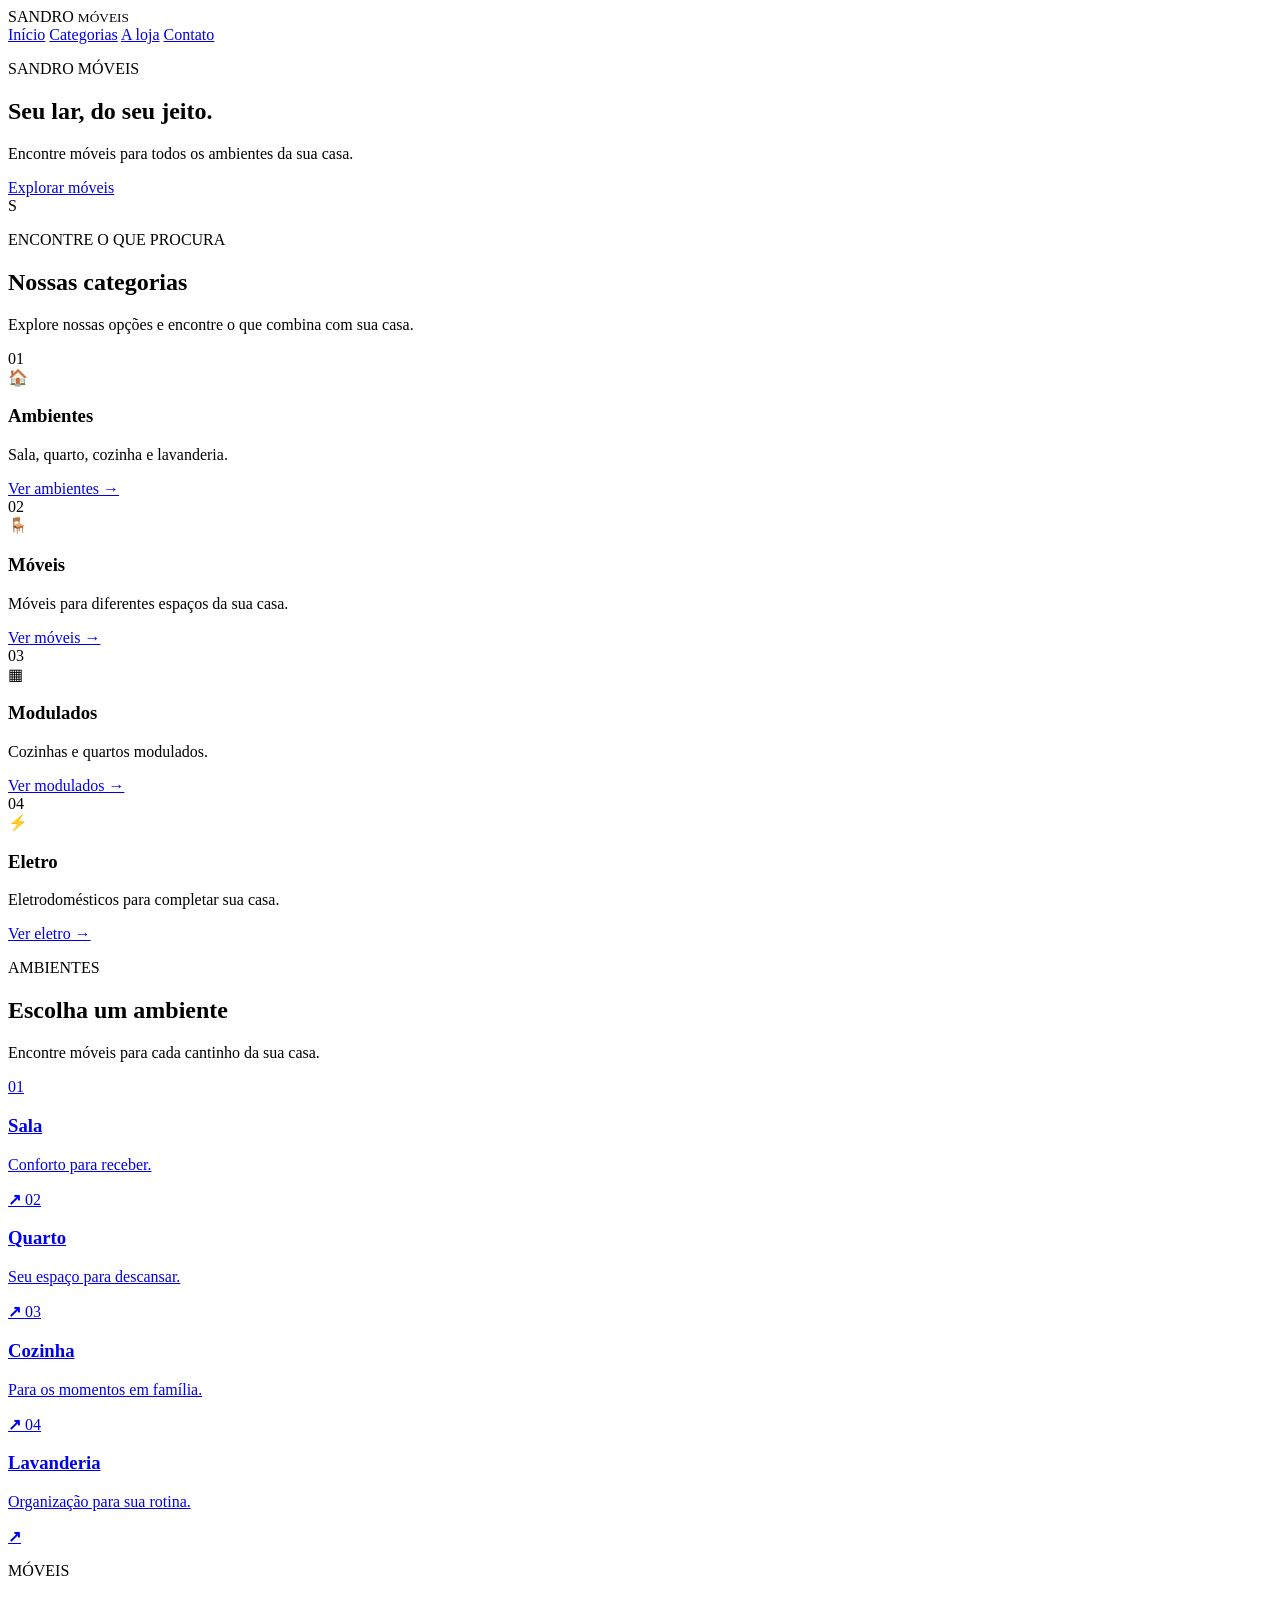
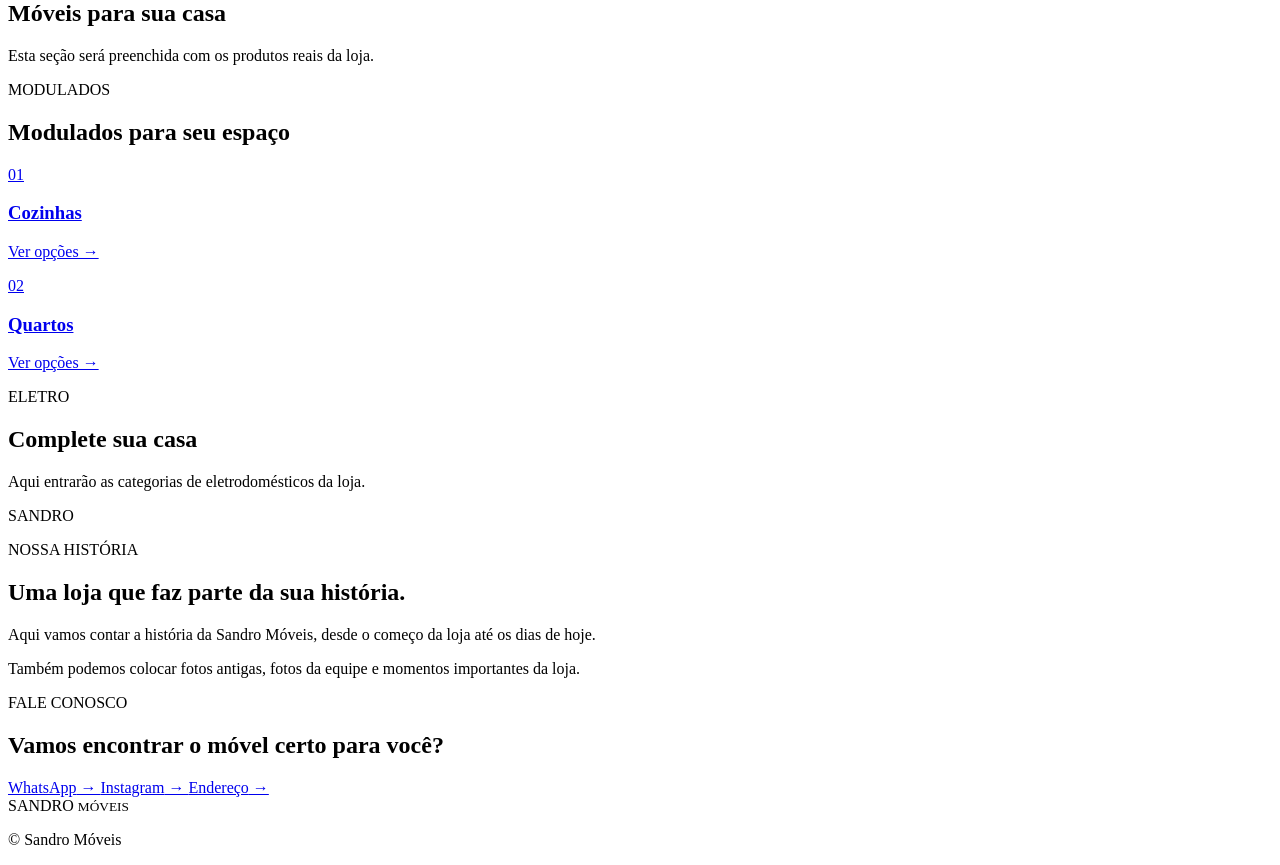
==== index.html @ a4eda000 "Update page title from 'Sandro Móveis' to 'Du Sandro Móveis'" ====
<!DOCTYPE html>
<html lang="pt-BR">

<head>
    
    <meta charset="UTF-8">
    <meta name="viewport" content="width=device-width, initial-scale=1.0">

    <title> Du Sandro Móveis</title>

    <link rel="stylesheet" href="css/style.css">
</head>

<body>

    <!-- CABEÇALHO -->
    <header class="header">

        <div class="logo">
            <span>SANDRO</span>
            <small>MÓVEIS</small>
        </div>

        <nav class="menu">
            <a href="#inicio">Início</a>
            <a href="#categorias">Categorias</a>
            <a href="#sobre">A loja</a>
            <a href="#contato">Contato</a>
        </nav>

    </header>


    <!-- INÍCIO -->
    <main>

        <section class="hero" id="inicio">

            <div class="hero-text">

                <p class="mini-title">SANDRO MÓVEIS</p>

                <h1>
                    Seu lar,
                    <span>do seu jeito.</span>
                </h1>

                <p class="hero-description">
                    Encontre móveis para todos os ambientes
                    da sua casa.
                </p>

                <a href="#categorias" class="button">
                    Explorar móveis
                </a>

            </div>


            <div class="hero-image">

                <!-- Depois colocaremos uma foto real aqui -->

                <div class="decor-circle"></div>

                <div class="hero-placeholder">
                    <span>S</span>
                </div>

            </div>

        </section>



        <!-- CATEGORIAS -->
        <section class="categories" id="categorias">

            <div class="section-title">

                <p class="mini-title">ENCONTRE O QUE PROCURA</p>

                <h2>
                    Nossas
                    <span>categorias</span>
                </h2>

                <p>
                    Explore nossas opções e encontre o que
                    combina com sua casa.
                </p>

            </div>


            <div class="category-grid">


                <!-- AMBIENTES -->
                <article class="category-card">

                    <div class="category-number">
                        01
                    </div>

                    <div class="category-icon">
                        🏠
                    </div>

                    <h3>Ambientes</h3>

                    <p>
                        Sala, quarto, cozinha e lavanderia.
                    </p>

                    <a href="#ambientes">
                        Ver ambientes →
                    </a>

                </article>



                <!-- MÓVEIS -->
                <article class="category-card">

                    <div class="category-number">
                        02
                    </div>

                    <div class="category-icon">
                        🪑
                    </div>

                    <h3>Móveis</h3>

                    <p>
                        Móveis para diferentes espaços
                        da sua casa.
                    </p>

                    <a href="#moveis">
                        Ver móveis →
                    </a>

                </article>



                <!-- MODULADOS -->
                <article class="category-card">

                    <div class="category-number">
                        03
                    </div>

                    <div class="category-icon">
                        ▦
                    </div>

                    <h3>Modulados</h3>

                    <p>
                        Cozinhas e quartos modulados.
                    </p>

                    <a href="#modulados">
                        Ver modulados →
                    </a>

                </article>



                <!-- ELETRO -->
                <article class="category-card">

                    <div class="category-number">
                        04
                    </div>

                    <div class="category-icon">
                        ⚡
                    </div>

                    <h3>Eletro</h3>

                    <p>
                        Eletrodomésticos para completar
                        sua casa.
                    </p>

                    <a href="#eletro">
                        Ver eletro →
                    </a>

                </article>

            </div>

        </section>



        <!-- AMBIENTES -->
        <section class="environment-section" id="ambientes">

            <div class="section-title">

                <p class="mini-title">AMBIENTES</p>

                <h2>
                    Escolha um
                    <span>ambiente</span>
                </h2>

                <p>
                    Encontre móveis para cada cantinho
                    da sua casa.
                </p>

            </div>


            <div class="environment-grid">


                <a href="#" class="environment-card sala">

                    <span>01</span>

                    <div>
                        <h3>Sala</h3>
                        <p>Conforto para receber.</p>
                    </div>

                    <strong>↗</strong>

                </a>



                <a href="#" class="environment-card quarto">

                    <span>02</span>

                    <div>
                        <h3>Quarto</h3>
                        <p>Seu espaço para descansar.</p>
                    </div>

                    <strong>↗</strong>

                </a>



                <a href="#" class="environment-card cozinha">

                    <span>03</span>

                    <div>
                        <h3>Cozinha</h3>
                        <p>Para os momentos em família.</p>
                    </div>

                    <strong>↗</strong>

                </a>



                <a href="#" class="environment-card lavanderia">

                    <span>04</span>

                    <div>
                        <h3>Lavanderia</h3>
                        <p>Organização para sua rotina.</p>
                    </div>

                    <strong>↗</strong>

                </a>

            </div>

        </section>



        <!-- MÓVEIS -->
        <section class="simple-section" id="moveis">

            <div class="section-title">

                <p class="mini-title">MÓVEIS</p>

                <h2>
                    Móveis para
                    <span>sua casa</span>
                </h2>

                <p>
                    Esta seção será preenchida com os
                    produtos reais da loja.
                </p>

            </div>

        </section>



        <!-- MODULADOS -->
        <section class="modulados-section" id="modulados">

            <div class="section-title">

                <p class="mini-title">MODULADOS</p>

                <h2>
                    Modulados para
                    <span>seu espaço</span>
                </h2>

            </div>


            <div class="modulados-grid">

                <a href="#">
                    <span>01</span>
                    <h3>Cozinhas</h3>
                    <p>Ver opções →</p>
                </a>

                <a href="#">
                    <span>02</span>
                    <h3>Quartos</h3>
                    <p>Ver opções →</p>
                </a>

            </div>

        </section>



        <!-- ELETRO -->
        <section class="simple-section" id="eletro">

            <div class="section-title">

                <p class="mini-title">ELETRO</p>

                <h2>
                    Complete sua
                    <span>casa</span>
                </h2>

                <p>
                    Aqui entrarão as categorias de
                    eletrodomésticos da loja.
                </p>

            </div>

        </section>



        <!-- SOBRE -->
        <section class="about" id="sobre">

            <div class="about-image">

                <span>SANDRO</span>

            </div>


            <div class="about-text">

                <p class="mini-title">
                    NOSSA HISTÓRIA
                </p>

                <h2>
                    Uma loja que faz parte
                    <span>da sua história.</span>
                </h2>

                <p>
                    Aqui vamos contar a história da
                    Sandro Móveis, desde o começo da loja
                    até os dias de hoje.
                </p>

                <p>
                    Também podemos colocar fotos antigas,
                    fotos da equipe e momentos importantes
                    da loja.
                </p>

            </div>

        </section>



        <!-- CONTATO -->
        <section class="contact" id="contato">

            <div class="contact-title">

                <p class="mini-title">
                    FALE CONOSCO
                </p>

                <h2>
                    Vamos encontrar o móvel
                    <span>certo para você?</span>
                </h2>

            </div>


            <div class="contact-links">

                <a href="#">
                    <span>WhatsApp</span>
                    →
                </a>

                <a href="#">
                    <span>Instagram</span>
                    →
                </a>

                <a href="#">
                    <span>Endereço</span>
                    →
                </a>

            </div>

        </section>

    </main>



    <!-- RODAPÉ -->
    <footer>

        <div class="logo">
            <span>SANDRO</span>
            <small>MÓVEIS</small>
        </div>

        <p>
            © <span id="year"></span> Sandro Móveis
        </p>

    </footer>


    <script src="js/script.js"></script>

</body>

</html>
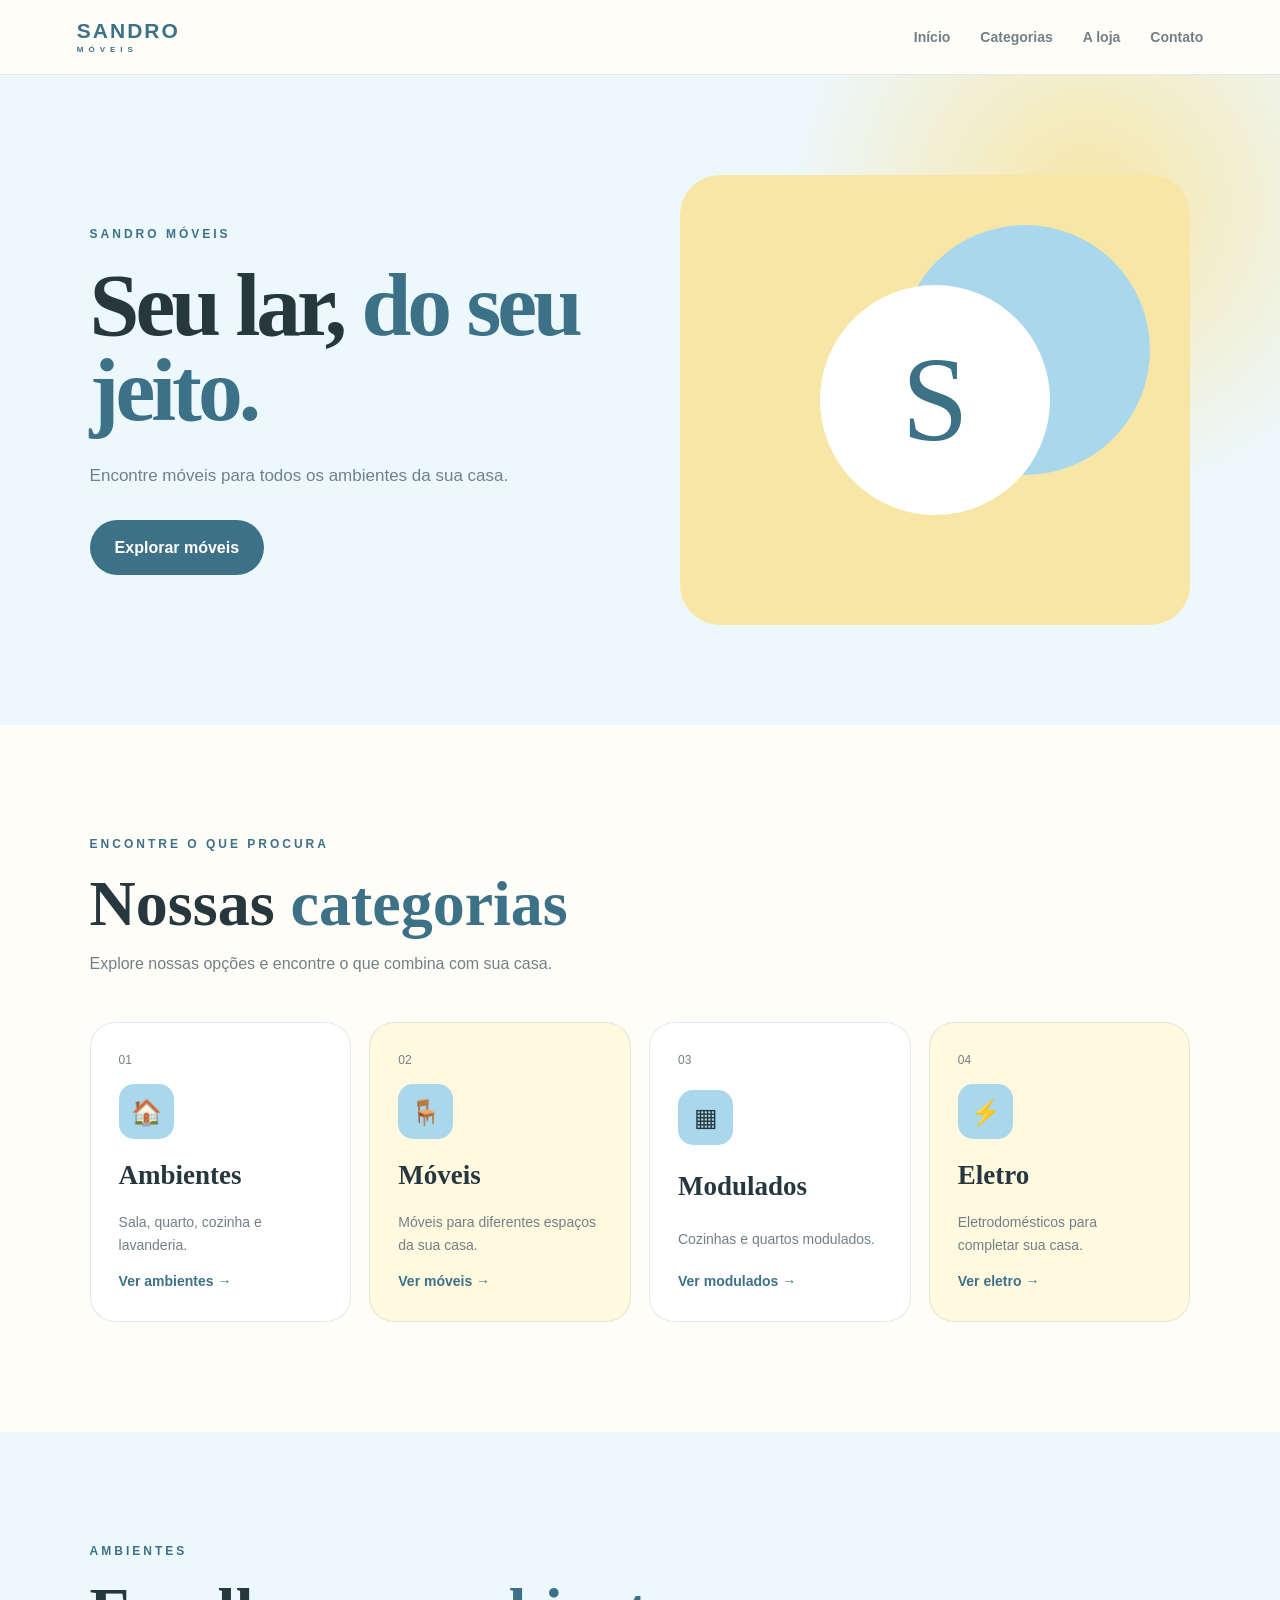
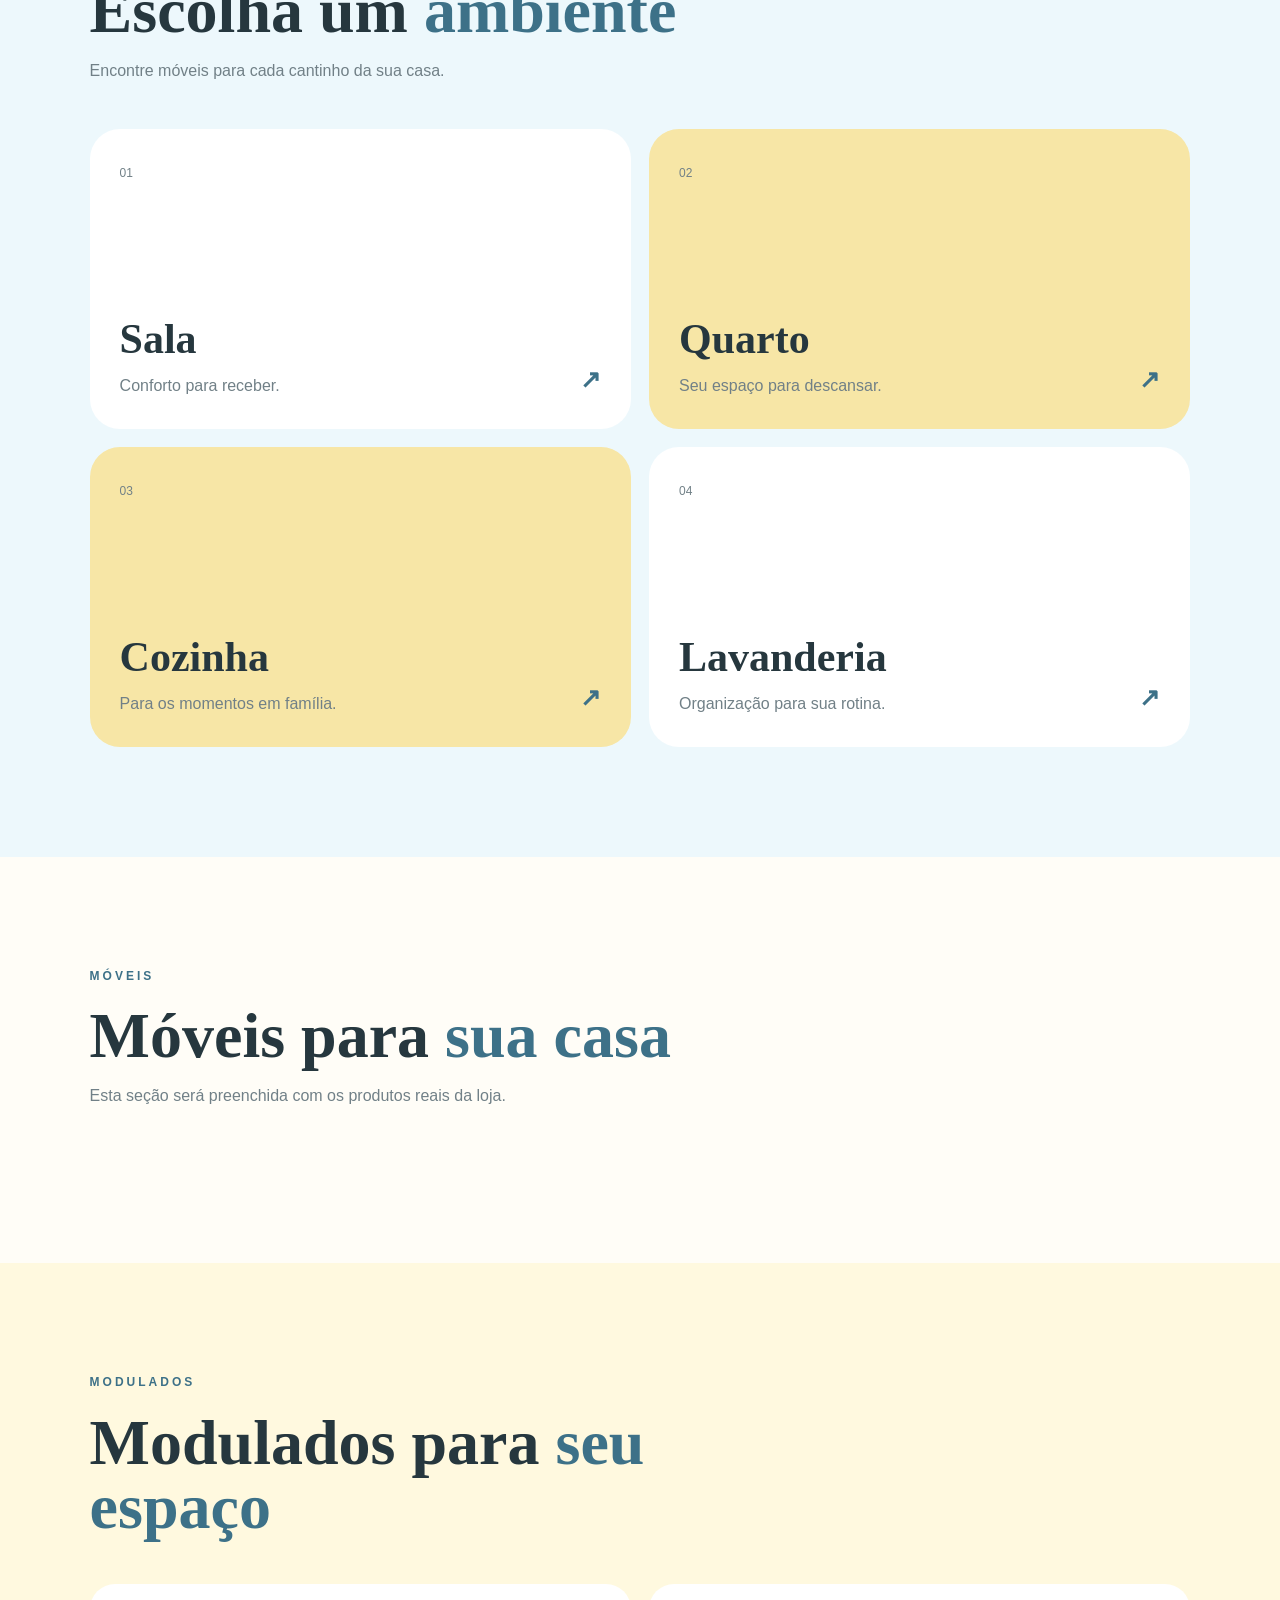
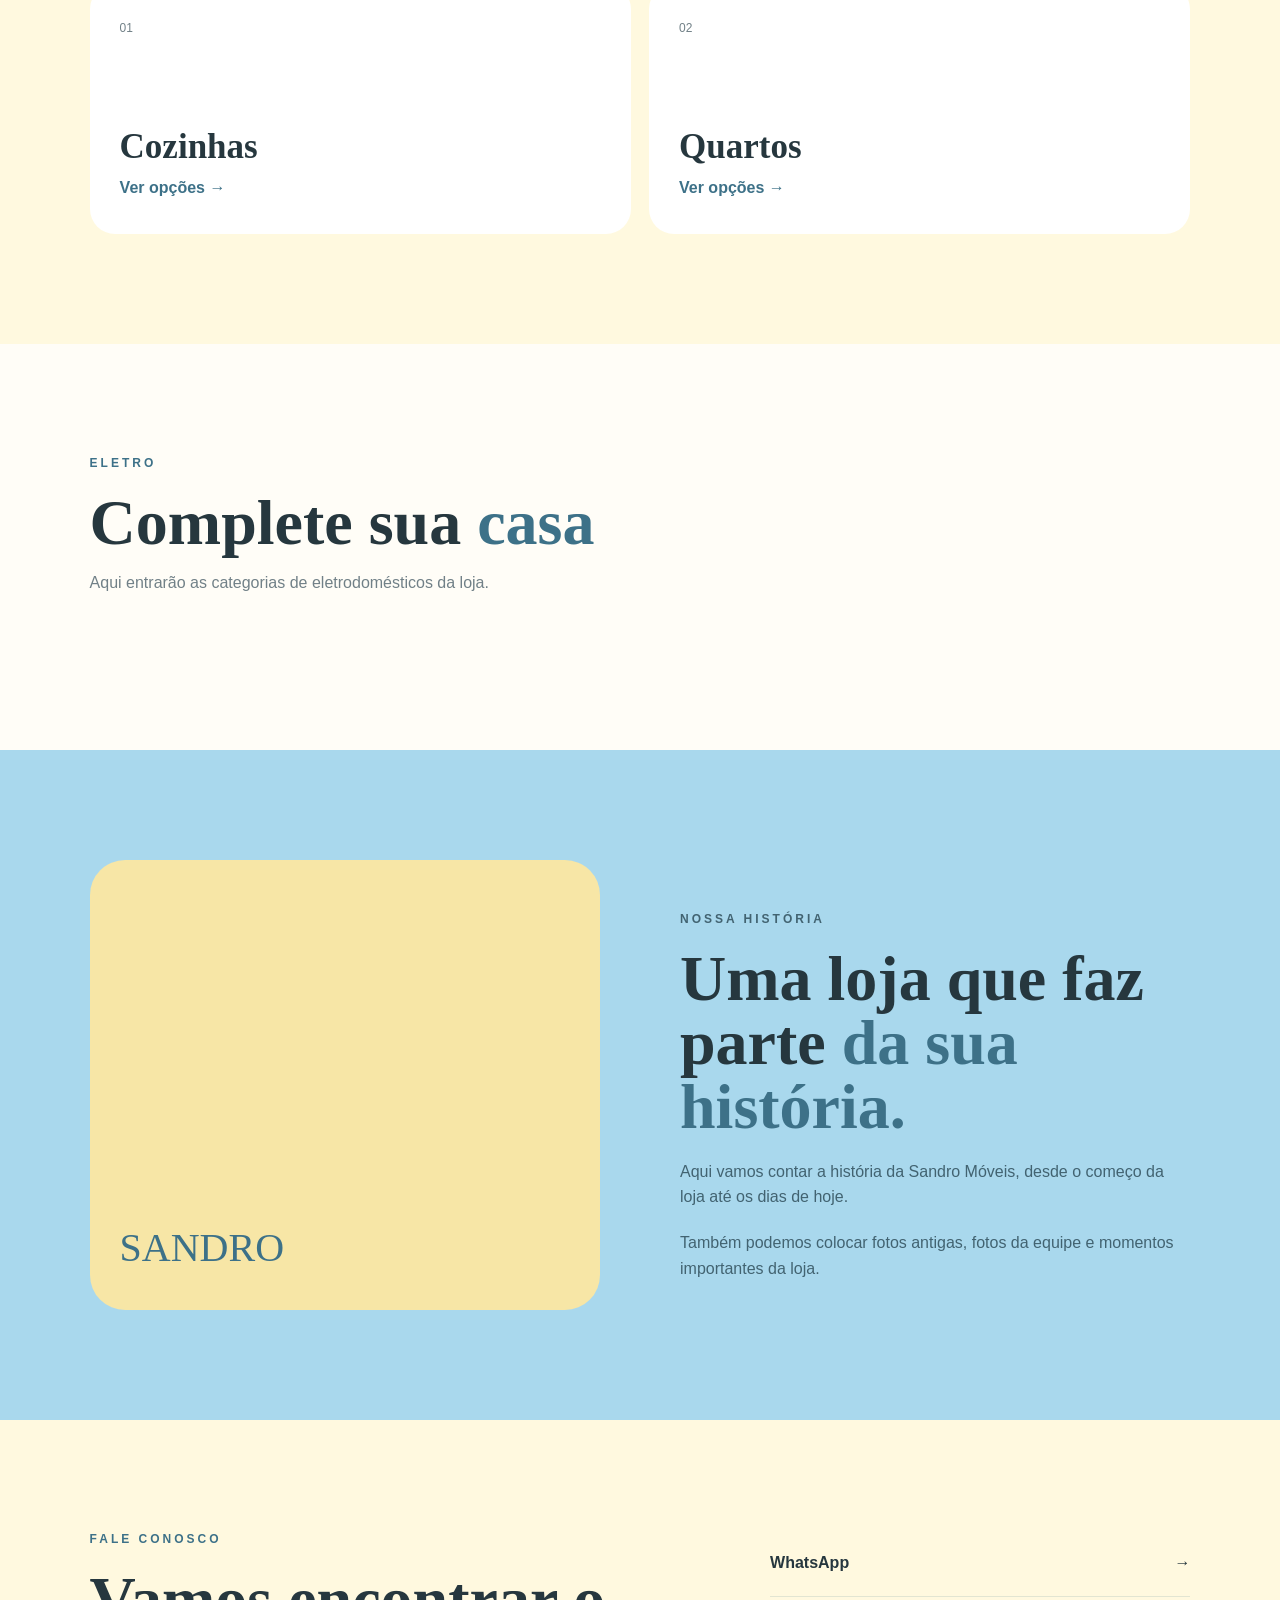
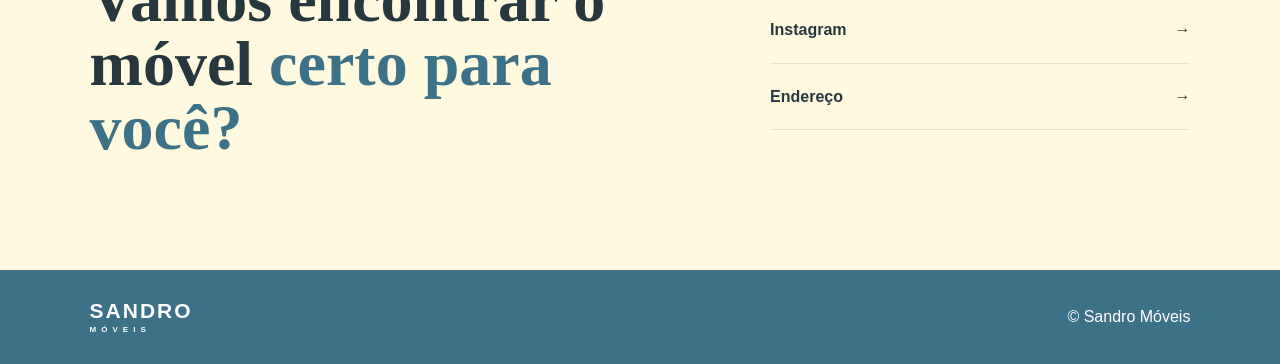
==== commit 2d16f699: "Fix stylesheet link path in index.html" ====
--- a/index.html
+++ b/index.html
@@ -8,7 +8,7 @@
 
     <title> Du Sandro Móveis</title>
 
-    <link rel="stylesheet" href="css/style.css">
+    <link rel="stylesheet" href="style.css">
 </head>
 
 <body>
--- a/style.css
+++ b/style.css
@@ -0,0 +1,888 @@
+/* =========================
+   CONFIGURAÇÕES
+========================= */
+
+* {
+    margin: 0;
+    padding: 0;
+    box-sizing: border-box;
+}
+
+:root {
+
+    --azul: #a9d8ed;
+    --azul-escuro: #3d7188;
+    --azul-claro: #edf8fc;
+
+    --amarelo: #f7e6a6;
+    --amarelo-claro: #fff9df;
+
+    --creme: #fffdf7;
+    --branco: #ffffff;
+
+    --texto: #26373e;
+    --cinza: #718087;
+
+    --borda: rgba(61, 113, 136, 0.15);
+}
+
+
+html {
+    scroll-behavior: smooth;
+}
+
+
+body {
+
+    font-family: Arial, sans-serif;
+
+    background: var(--creme);
+
+    color: var(--texto);
+
+    line-height: 1.6;
+}
+
+
+a {
+    text-decoration: none;
+    color: inherit;
+}
+
+
+button {
+    font-family: inherit;
+}
+
+
+section {
+    scroll-margin-top: 80px;
+}
+
+
+/* =========================
+   HEADER
+========================= */
+
+.header {
+
+    position: sticky;
+
+    top: 0;
+
+    z-index: 100;
+
+    background: rgba(255, 253, 247, 0.94);
+
+    backdrop-filter: blur(12px);
+
+    border-bottom: 1px solid var(--borda);
+}
+
+
+.header {
+
+    padding: 20px 6%;
+
+    display: flex;
+
+    justify-content: space-between;
+
+    align-items: center;
+}
+
+
+.logo {
+
+    display: flex;
+
+    flex-direction: column;
+
+    line-height: 1;
+
+    font-weight: bold;
+
+    color: var(--azul-escuro);
+
+    letter-spacing: 2px;
+}
+
+
+.logo span {
+
+    font-size: 21px;
+
+}
+
+
+.logo small {
+
+    font-size: 8px;
+
+    letter-spacing: 5px;
+
+    margin-top: 5px;
+}
+
+
+.menu {
+
+    display: flex;
+
+    gap: 30px;
+}
+
+
+.menu a {
+
+    color: var(--cinza);
+
+    font-size: 14px;
+
+    font-weight: 600;
+
+    transition: 0.2s;
+}
+
+
+.menu a:hover {
+
+    color: var(--azul-escuro);
+
+}
+
+
+/* =========================
+   HERO
+========================= */
+
+.hero {
+
+    min-height: 650px;
+
+    padding: 90px 7%;
+
+    display: grid;
+
+    grid-template-columns: 1fr 1fr;
+
+    align-items: center;
+
+    gap: 80px;
+
+    background:
+
+        radial-gradient(
+            circle at 85% 20%,
+            var(--amarelo),
+            transparent 25%
+        ),
+
+        var(--azul-claro);
+}
+
+
+.hero-text {
+
+    max-width: 650px;
+}
+
+
+.mini-title {
+
+    color: var(--azul-escuro);
+
+    font-size: 12px;
+
+    font-weight: bold;
+
+    letter-spacing: 3px;
+
+    margin-bottom: 18px;
+}
+
+
+.hero h1 {
+
+    font-family: Georgia, serif;
+
+    font-size: clamp(55px, 7vw, 95px);
+
+    line-height: 0.95;
+
+    letter-spacing: -4px;
+}
+
+
+.hero h1 span,
+.section-title h2 span,
+.about-text h2 span,
+.contact-title h2 span {
+
+    color: var(--azul-escuro);
+
+}
+
+
+.hero-description {
+
+    max-width: 500px;
+
+    margin: 30px 0;
+
+    color: var(--cinza);
+
+    font-size: 17px;
+}
+
+
+.button {
+
+    display: inline-block;
+
+    padding: 15px 25px;
+
+    border-radius: 50px;
+
+    background: var(--azul-escuro);
+
+    color: white;
+
+    font-weight: bold;
+
+    transition: 0.2s;
+}
+
+
+.button:hover {
+
+    transform: translateY(-3px);
+
+}
+
+
+.hero-image {
+
+    min-height: 450px;
+
+    border-radius: 40px;
+
+    background: var(--amarelo);
+
+    position: relative;
+
+    display: flex;
+
+    align-items: center;
+
+    justify-content: center;
+
+    overflow: hidden;
+}
+
+
+.decor-circle {
+
+    position: absolute;
+
+    width: 250px;
+
+    height: 250px;
+
+    border-radius: 50%;
+
+    background: var(--azul);
+
+    top: 50px;
+
+    right: 40px;
+}
+
+
+.hero-placeholder {
+
+    width: 230px;
+
+    height: 230px;
+
+    border-radius: 50%;
+
+    background: var(--branco);
+
+    display: flex;
+
+    align-items: center;
+
+    justify-content: center;
+
+    font-family: Georgia, serif;
+
+    font-size: 120px;
+
+    color: var(--azul-escuro);
+
+    position: relative;
+
+    z-index: 2;
+}
+
+
+/* =========================
+   TÍTULOS
+========================= */
+
+.section-title {
+
+    max-width: 700px;
+
+    margin-bottom: 45px;
+}
+
+
+.section-title h2 {
+
+    font-family: Georgia, serif;
+
+    font-size: clamp(40px, 5vw, 65px);
+
+    line-height: 1;
+
+}
+
+
+.section-title > p:last-child {
+
+    color: var(--cinza);
+
+    margin-top: 15px;
+
+}
+
+
+/* =========================
+   CATEGORIAS
+========================= */
+
+.categories {
+
+    padding: 110px 7%;
+}
+
+
+.category-grid {
+
+    display: grid;
+
+    grid-template-columns: repeat(4, 1fr);
+
+    gap: 18px;
+}
+
+
+.category-card {
+
+    min-height: 300px;
+
+    padding: 28px;
+
+    border-radius: 25px;
+
+    background: var(--branco);
+
+    border: 1px solid var(--borda);
+
+    display: flex;
+
+    flex-direction: column;
+
+    justify-content: space-between;
+
+    transition: 0.25s;
+}
+
+
+.category-card:nth-child(even) {
+
+    background: var(--amarelo-claro);
+
+}
+
+
+.category-card:hover {
+
+    transform: translateY(-8px);
+
+    box-shadow: 0 20px 45px rgba(61, 113, 136, 0.12);
+
+}
+
+
+.category-number {
+
+    color: var(--cinza);
+
+    font-size: 12px;
+
+}
+
+
+.category-icon {
+
+    width: 55px;
+
+    height: 55px;
+
+    background: var(--azul);
+
+    border-radius: 15px;
+
+    display: flex;
+
+    align-items: center;
+
+    justify-content: center;
+
+    font-size: 25px;
+}
+
+
+.category-card h3 {
+
+    font-family: Georgia, serif;
+
+    font-size: 27px;
+
+}
+
+
+.category-card p {
+
+    color: var(--cinza);
+
+    font-size: 14px;
+
+}
+
+
+.category-card a {
+
+    color: var(--azul-escuro);
+
+    font-weight: bold;
+
+    font-size: 14px;
+
+}
+
+
+/* =========================
+   AMBIENTES
+========================= */
+
+.environment-section {
+
+    padding: 110px 7%;
+
+    background: var(--azul-claro);
+}
+
+
+.environment-grid {
+
+    display: grid;
+
+    grid-template-columns: repeat(2, 1fr);
+
+    gap: 18px;
+}
+
+
+.environment-card {
+
+    min-height: 300px;
+
+    padding: 30px;
+
+    border-radius: 30px;
+
+    position: relative;
+
+    overflow: hidden;
+
+    background: var(--branco);
+
+    transition: 0.25s;
+}
+
+
+.environment-card:nth-child(2),
+.environment-card:nth-child(3) {
+
+    background: var(--amarelo);
+
+}
+
+
+.environment-card:hover {
+
+    transform: scale(1.015);
+
+}
+
+
+.environment-card > span:first-child {
+
+    color: var(--cinza);
+
+    font-size: 12px;
+}
+
+
+.environment-card div {
+
+    position: absolute;
+
+    bottom: 30px;
+
+    left: 30px;
+}
+
+
+.environment-card h3 {
+
+    font-family: Georgia, serif;
+
+    font-size: 42px;
+
+}
+
+
+.environment-card p {
+
+    color: var(--cinza);
+
+}
+
+
+.environment-card strong {
+
+    position: absolute;
+
+    right: 30px;
+
+    bottom: 30px;
+
+    font-size: 25px;
+
+    color: var(--azul-escuro);
+}
+
+
+/* =========================
+   SEÇÕES SIMPLES
+========================= */
+
+.simple-section {
+
+    padding: 110px 7%;
+
+}
+
+
+.modulados-section {
+
+    padding: 110px 7%;
+
+    background: var(--amarelo-claro);
+}
+
+
+.modulados-grid {
+
+    display: grid;
+
+    grid-template-columns: repeat(2, 1fr);
+
+    gap: 18px;
+}
+
+
+.modulados-grid a {
+
+    min-height: 250px;
+
+    padding: 30px;
+
+    background: white;
+
+    border-radius: 25px;
+
+    transition: 0.2s;
+}
+
+
+.modulados-grid a:hover {
+
+    transform: translateY(-5px);
+
+}
+
+
+.modulados-grid span {
+
+    color: var(--cinza);
+
+    font-size: 12px;
+}
+
+
+.modulados-grid h3 {
+
+    font-family: Georgia, serif;
+
+    font-size: 35px;
+
+    margin-top: 80px;
+}
+
+
+.modulados-grid p {
+
+    color: var(--azul-escuro);
+
+    font-weight: bold;
+
+}
+
+
+/* =========================
+   SOBRE
+========================= */
+
+.about {
+
+    padding: 110px 7%;
+
+    display: grid;
+
+    grid-template-columns: 1fr 1fr;
+
+    gap: 80px;
+
+    align-items: center;
+
+    background: var(--azul);
+}
+
+
+.about-image {
+
+    min-height: 450px;
+
+    border-radius: 35px;
+
+    background: var(--amarelo);
+
+    display: flex;
+
+    align-items: flex-end;
+
+    padding: 30px;
+
+    font-family: Georgia, serif;
+
+    font-size: 40px;
+
+    color: var(--azul-escuro);
+}
+
+
+.about-text h2 {
+
+    font-family: Georgia, serif;
+
+    font-size: clamp(40px, 5vw, 65px);
+
+    line-height: 1;
+
+}
+
+
+.about-text p {
+
+    margin-top: 20px;
+
+    color: #426371;
+
+}
+
+
+/* =========================
+   CONTATO
+========================= */
+
+.contact {
+
+    padding: 110px 7%;
+
+    display: grid;
+
+    grid-template-columns: 1fr 0.7fr;
+
+    gap: 80px;
+
+    background: var(--amarelo-claro);
+}
+
+
+.contact-title h2 {
+
+    font-family: Georgia, serif;
+
+    font-size: clamp(40px, 5vw, 65px);
+
+    line-height: 1;
+}
+
+
+.contact-links {
+
+    display: flex;
+
+    flex-direction: column;
+}
+
+
+.contact-links a {
+
+    padding: 20px 0;
+
+    border-bottom: 1px solid var(--borda);
+
+    display: flex;
+
+    justify-content: space-between;
+
+    font-weight: bold;
+
+}
+
+
+.contact-links a:hover {
+
+    color: var(--azul-escuro);
+
+}
+
+
+/* =========================
+   FOOTER
+========================= */
+
+footer {
+
+    padding: 30px 7%;
+
+    background: var(--azul-escuro);
+
+    color: white;
+
+    display: flex;
+
+    justify-content: space-between;
+
+    align-items: center;
+}
+
+
+footer .logo {
+
+    color: white;
+}
+
+
+/* =========================
+   RESPONSIVIDADE
+========================= */
+
+@media (max-width: 900px) {
+
+    .hero {
+
+        grid-template-columns: 1fr;
+
+    }
+
+
+    .category-grid {
+
+        grid-template-columns: repeat(2, 1fr);
+
+    }
+
+
+    .about,
+    .contact {
+
+        grid-template-columns: 1fr;
+
+    }
+
+}
+
+
+@media (max-width: 600px) {
+
+    .menu {
+
+        display: none;
+
+    }
+
+
+    .hero {
+
+        padding: 70px 6%;
+
+    }
+
+
+    .hero h1 {
+
+        font-size: 55px;
+
+    }
+
+
+    .category-grid,
+    .environment-grid,
+    .modulados-grid {
+
+        grid-template-columns: 1fr;
+
+    }
+
+
+    .categories,
+    .environment-section,
+    .simple-section,
+    .modulados-section,
+    .about,
+    .contact {
+
+        padding: 75px 6%;
+
+    }
+
+
+    footer {
+
+        flex-direction: column;
+
+        gap: 15px;
+
+        text-align: center;
+
+    }
+
+}
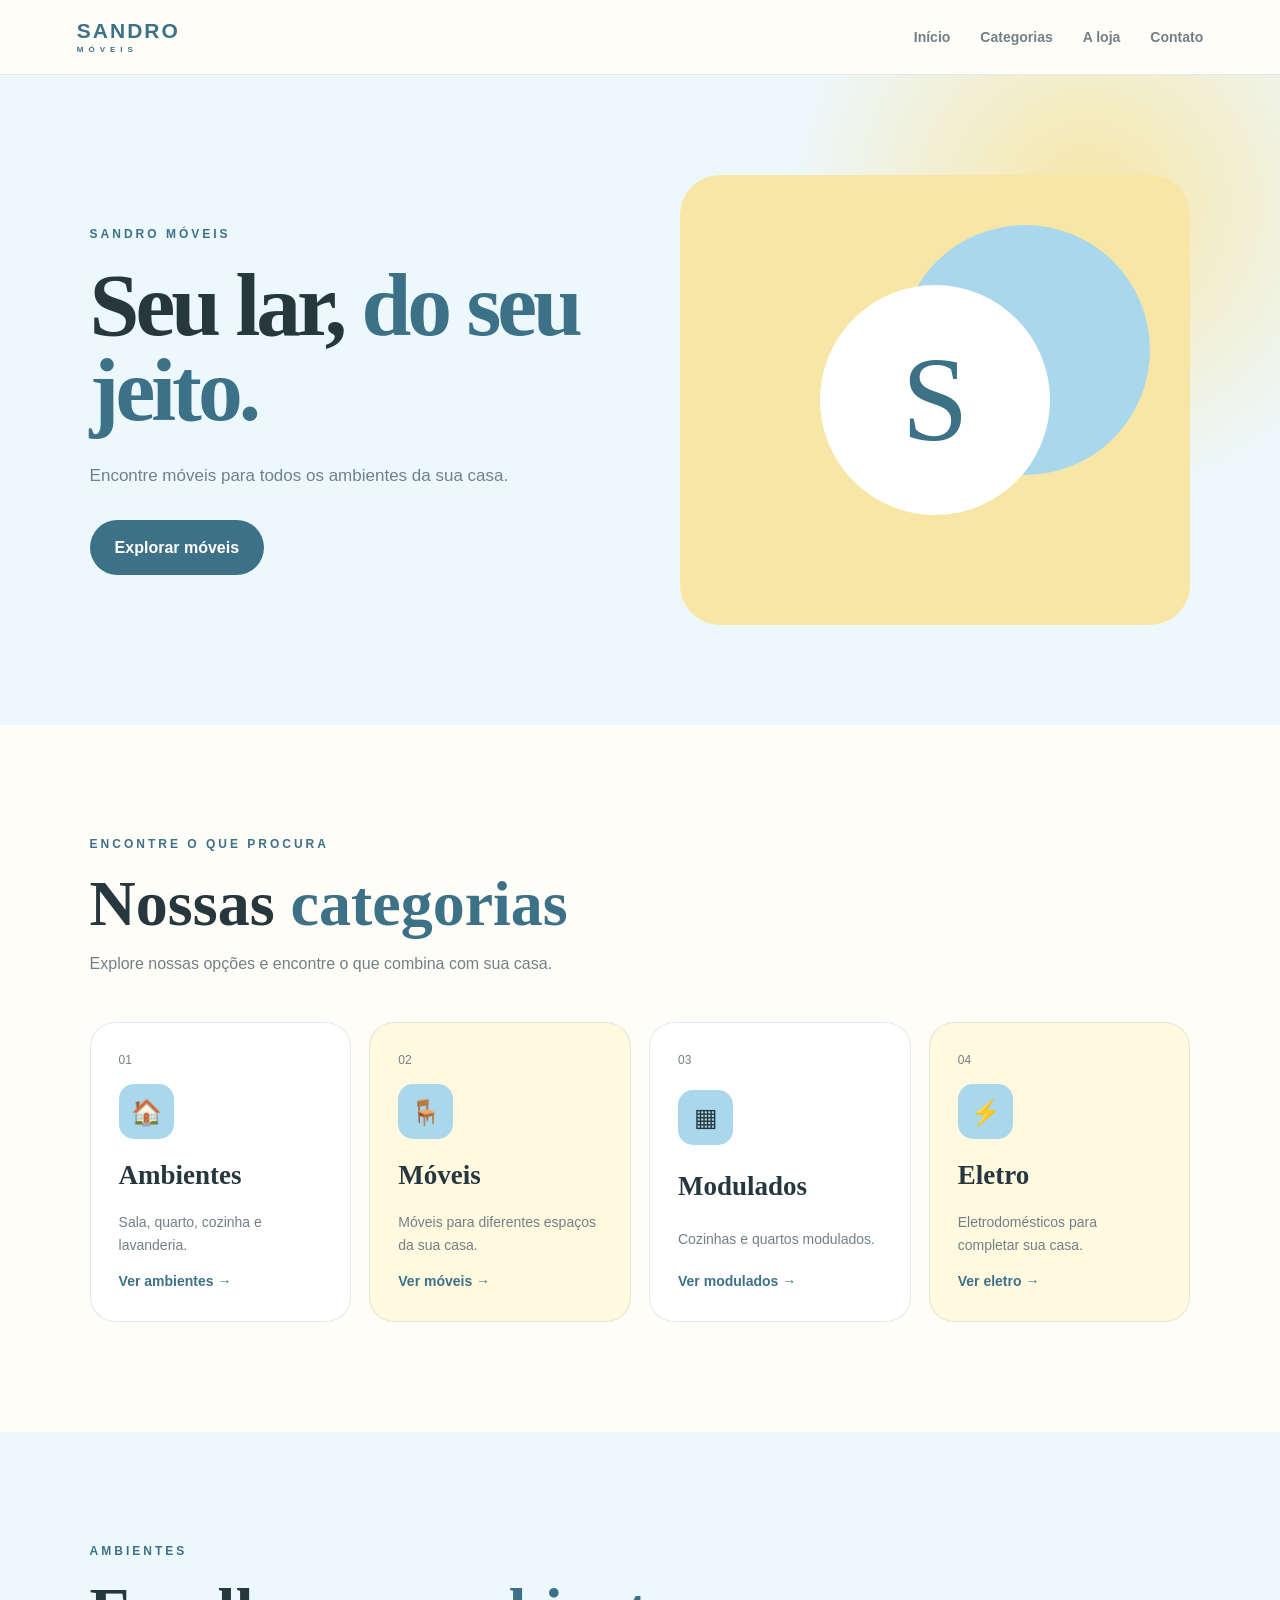
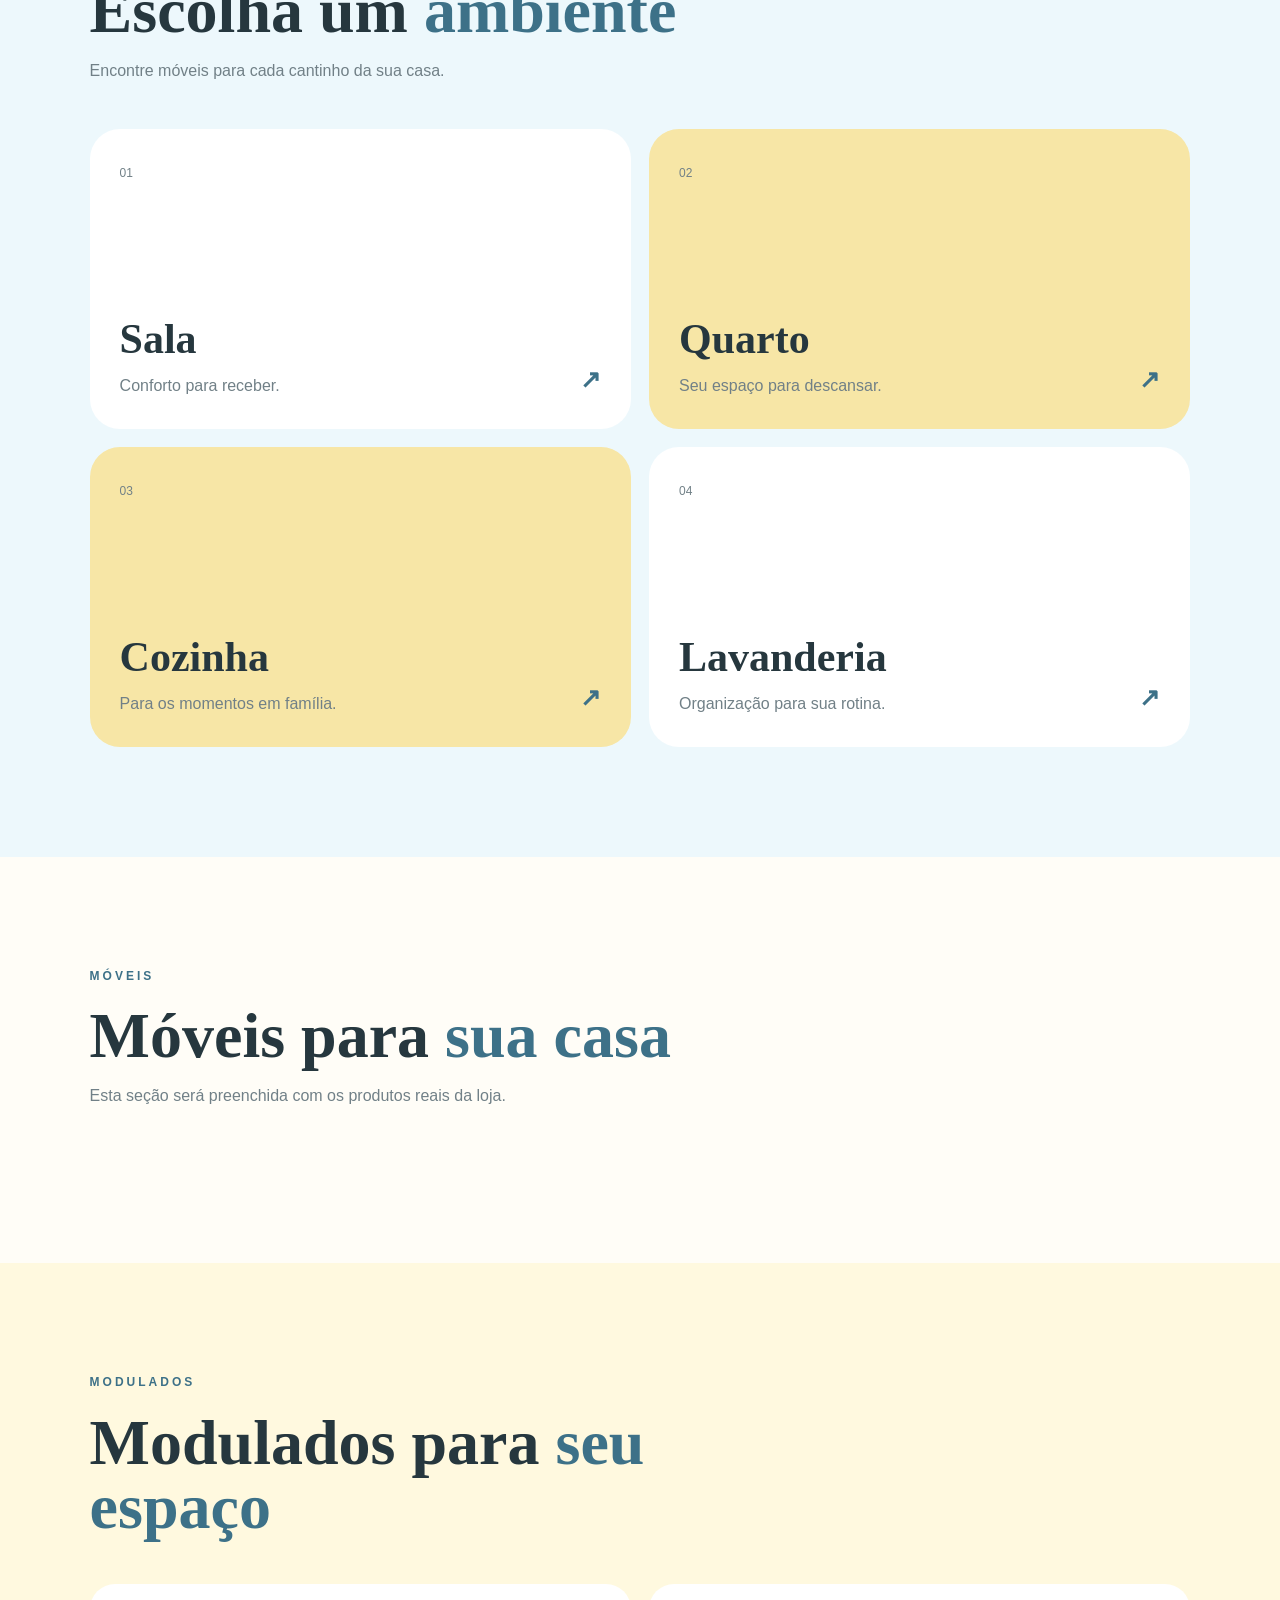
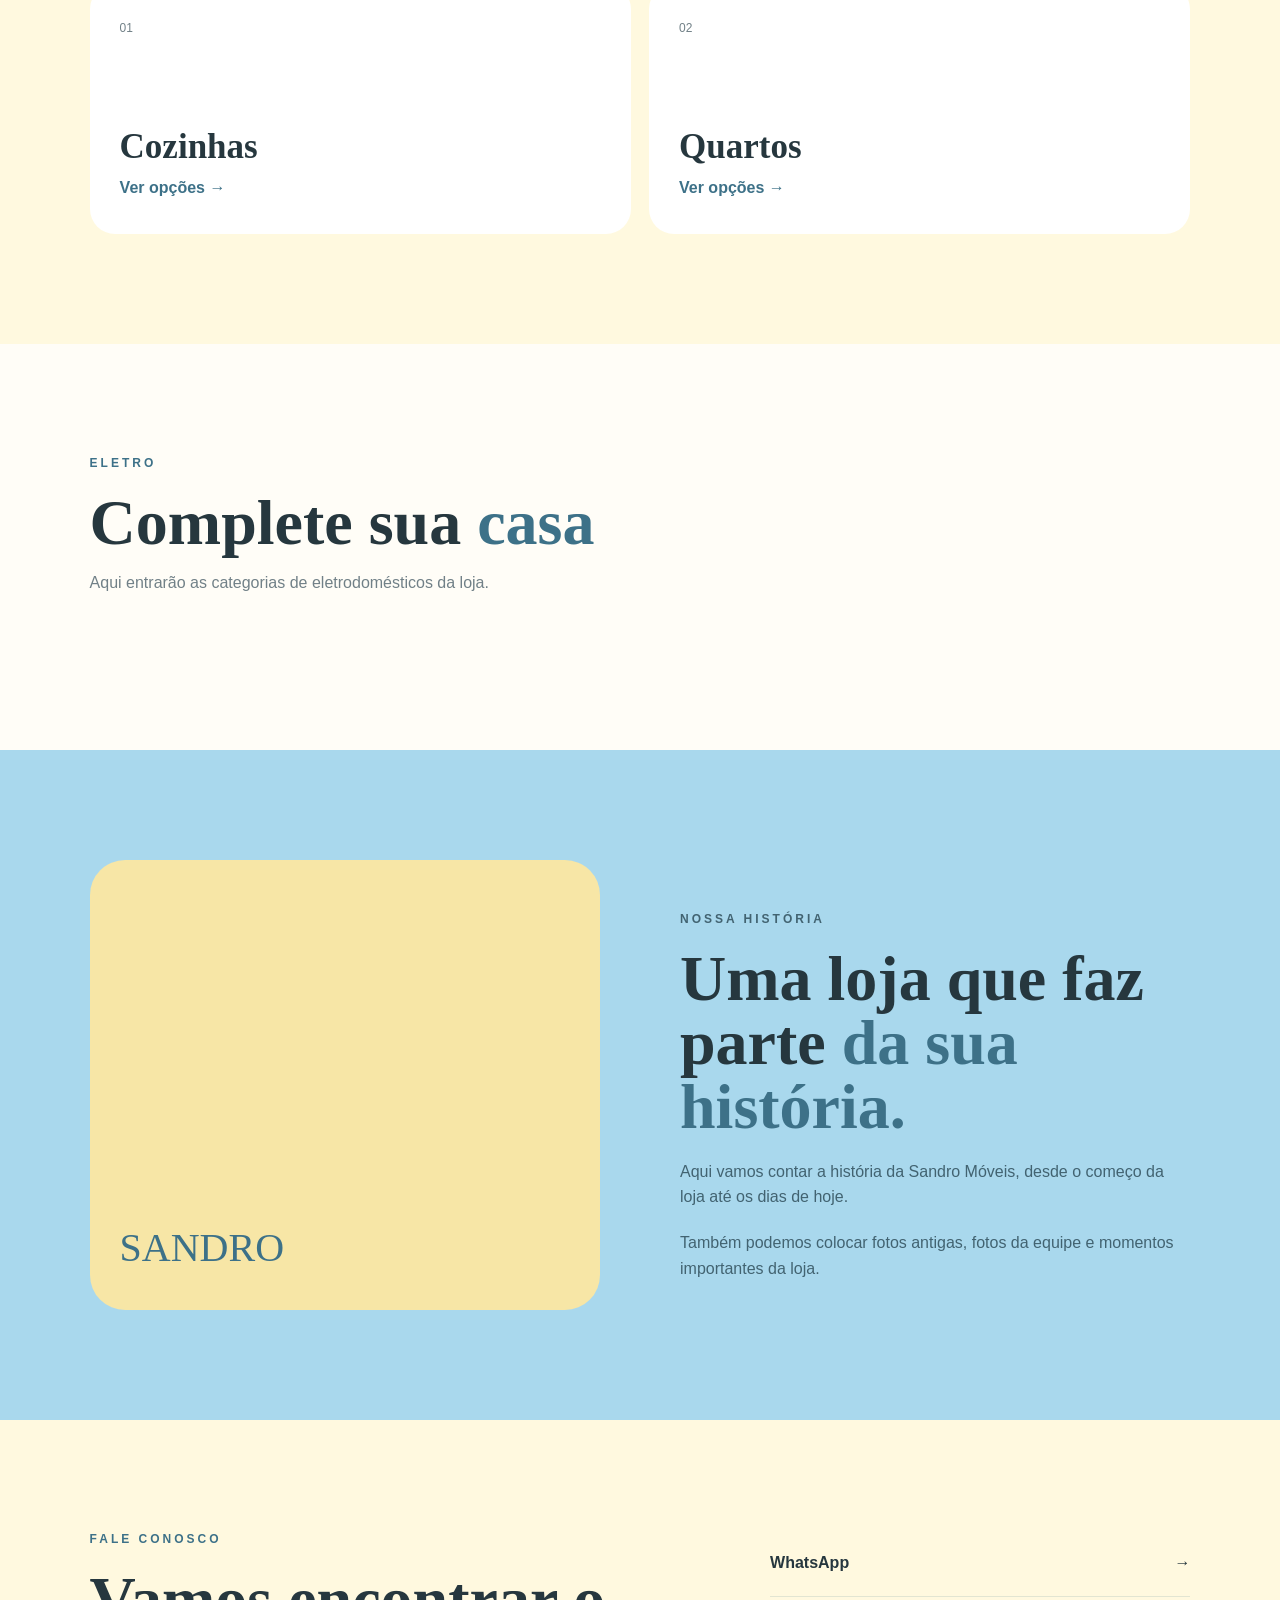
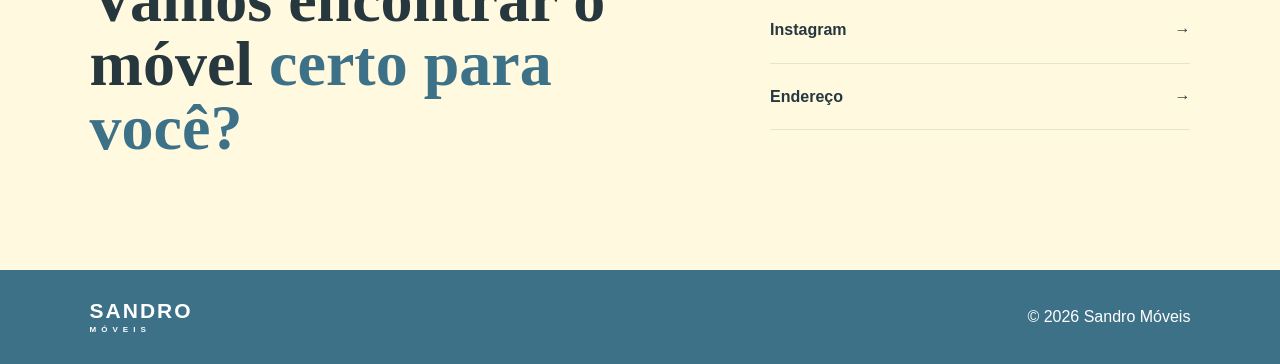
==== commit 8533404e: "Add favicon link to index.html" ====
--- a/index.html
+++ b/index.html
@@ -2,7 +2,7 @@
 <html lang="pt-BR">
 
 <head>
-    
+    <link rel="icon" href="popcorn-box.png" type="popcorn-box.png">
     <meta charset="UTF-8">
     <meta name="viewport" content="width=device-width, initial-scale=1.0">
 
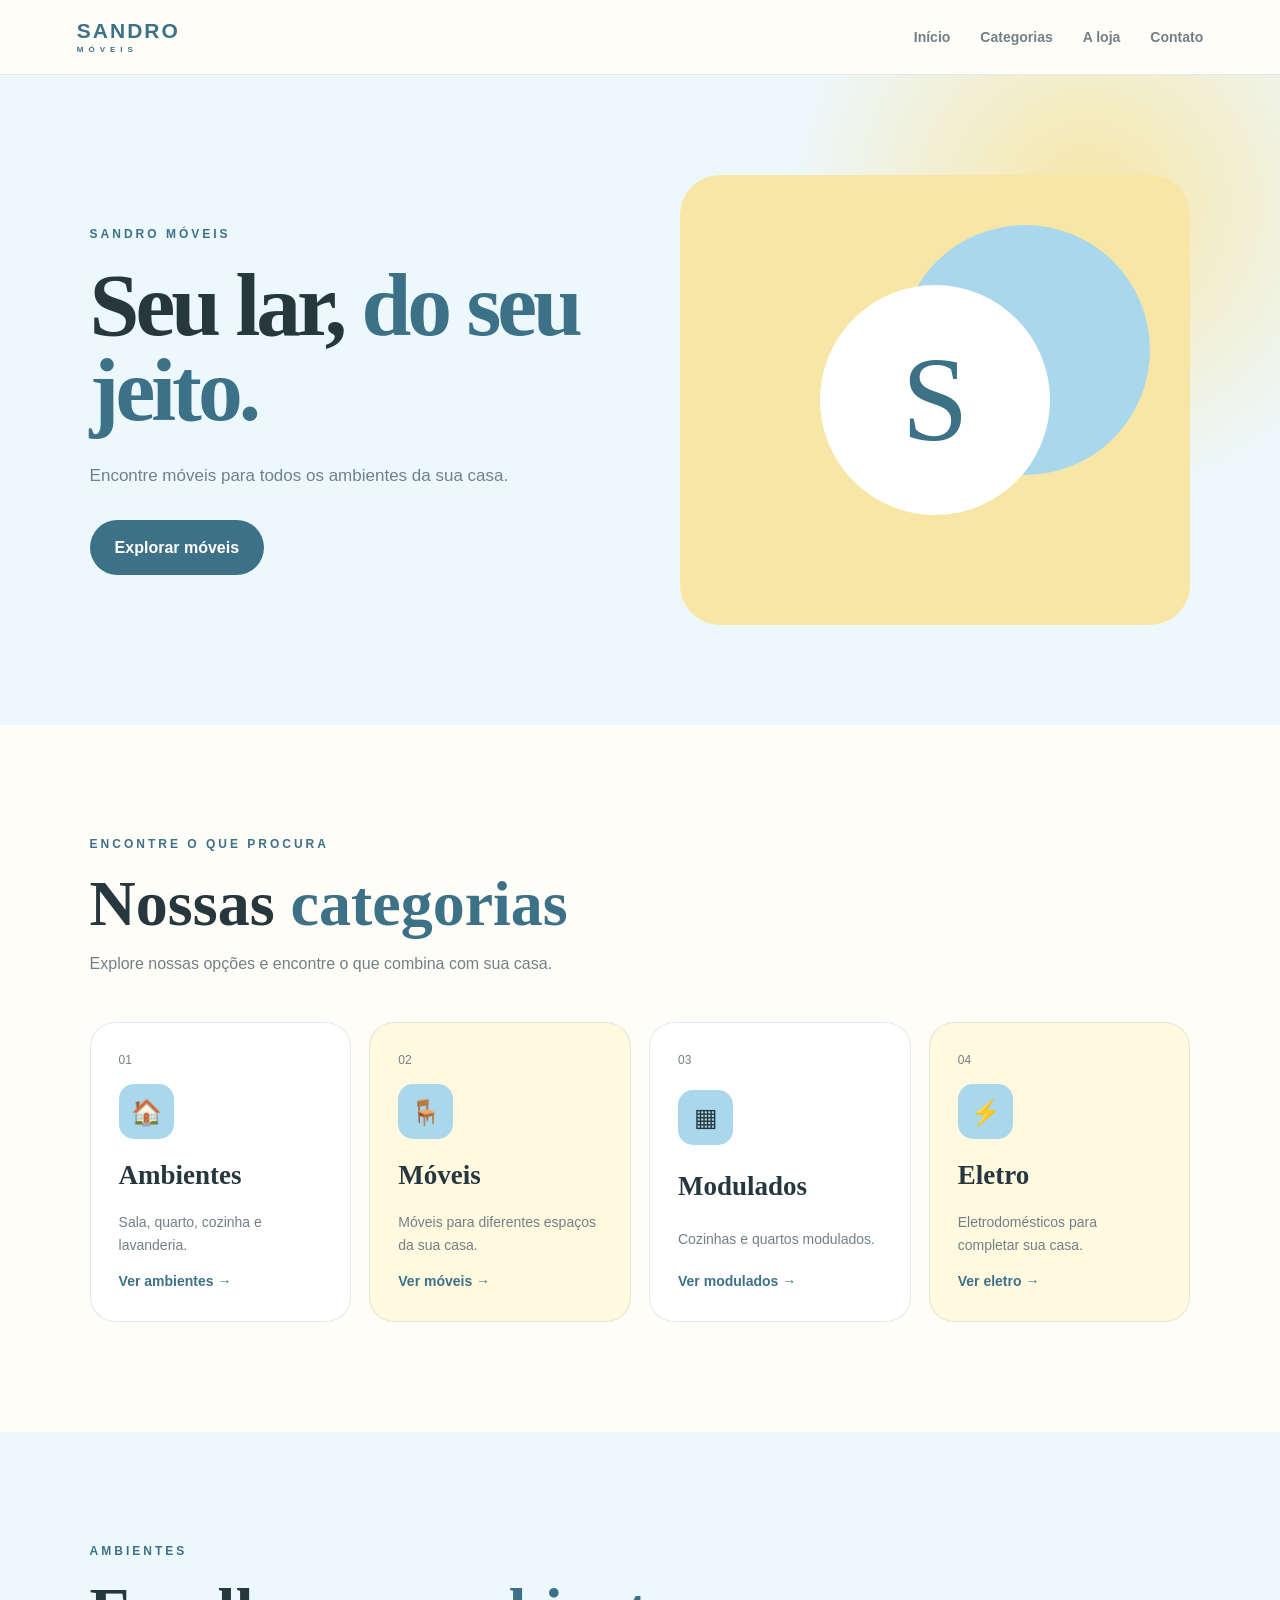
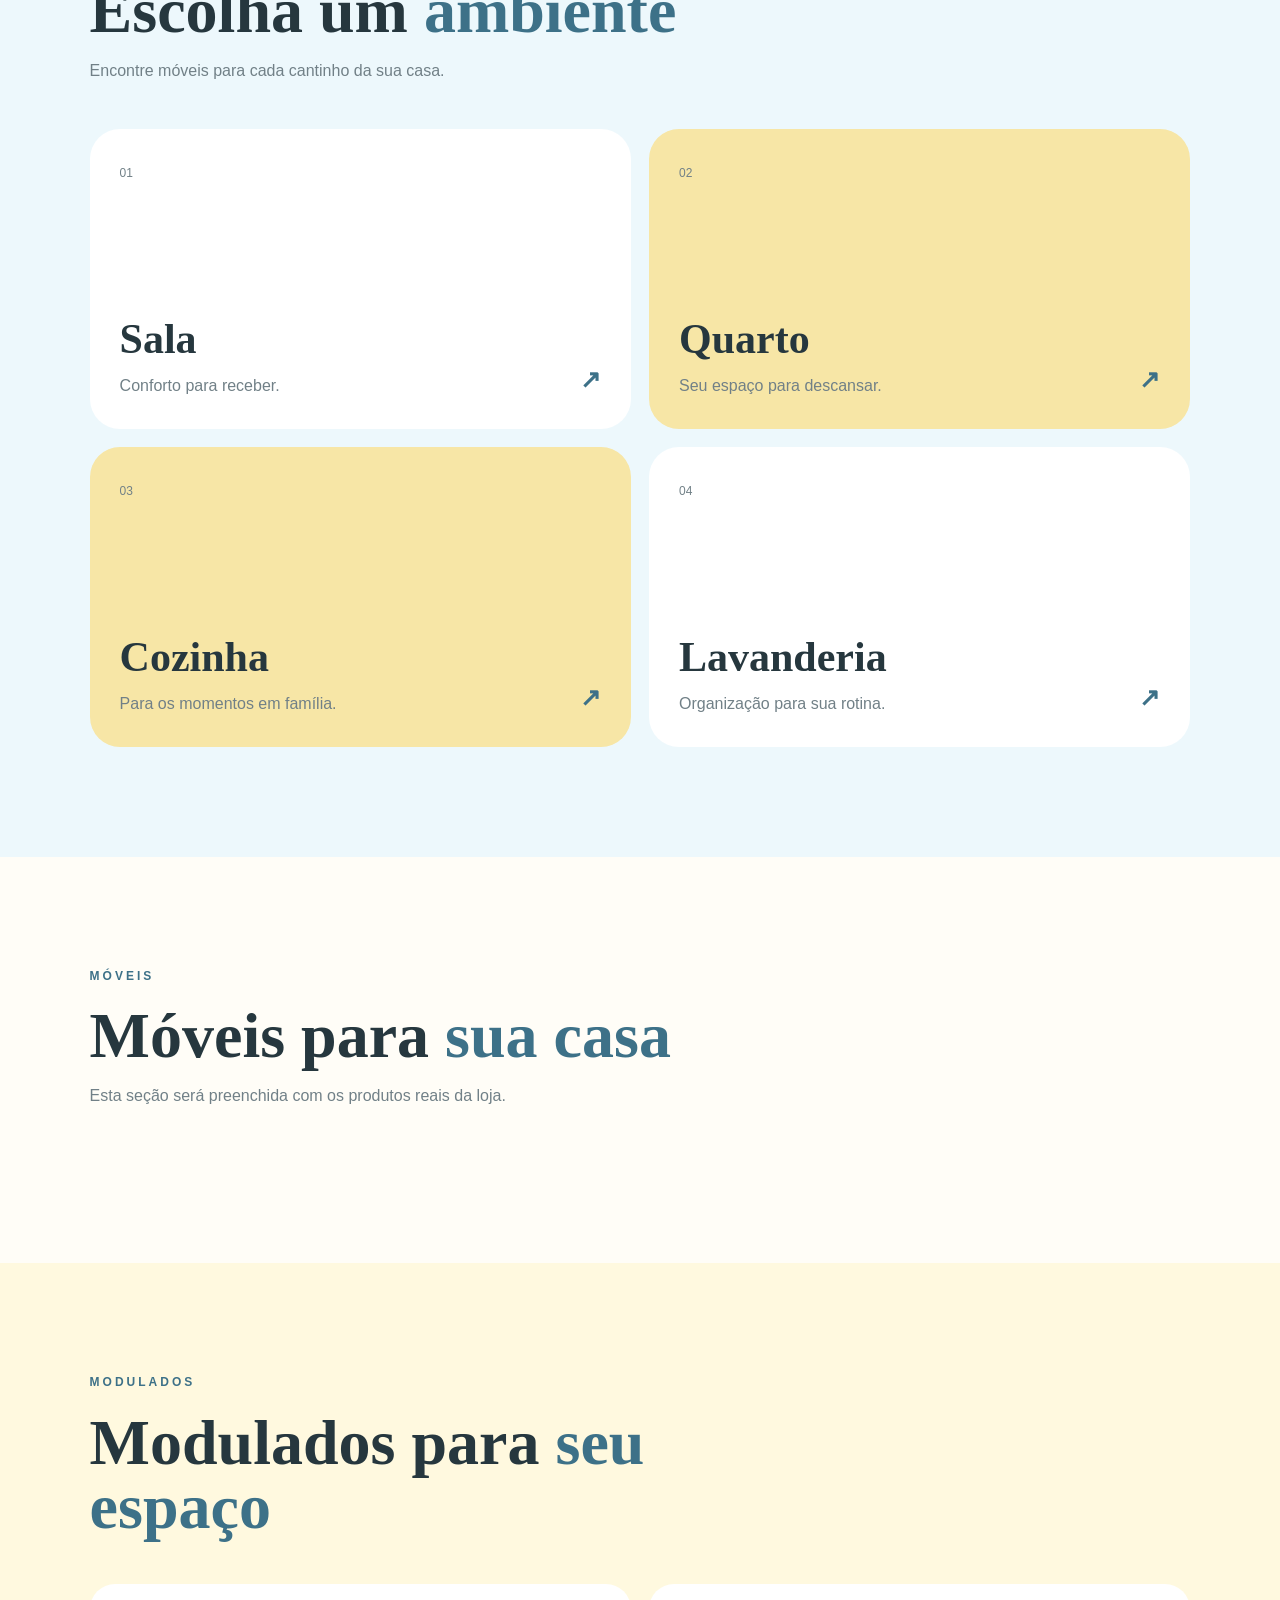
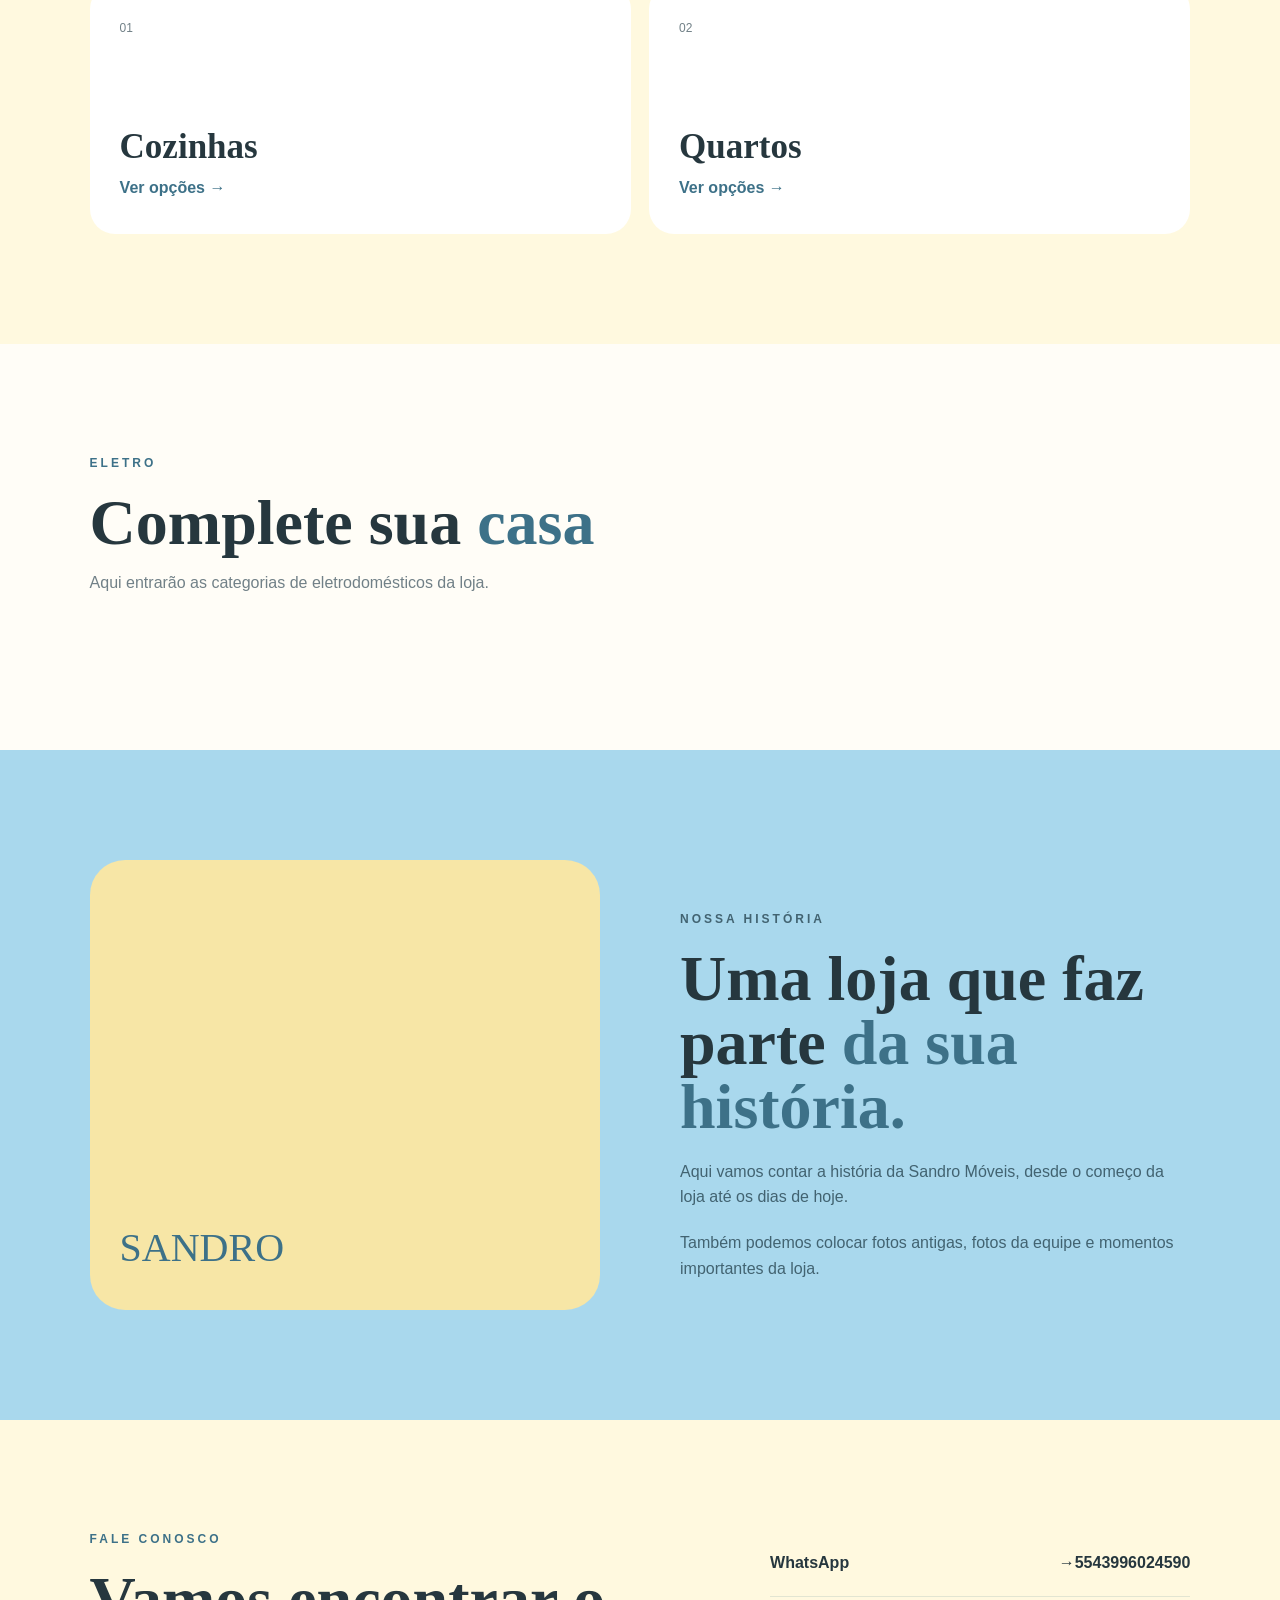
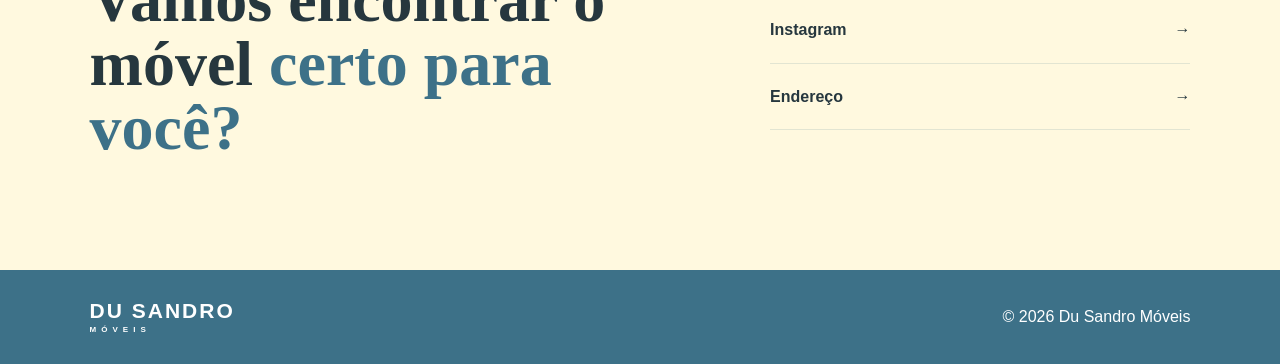
==== commit c04743d3: "Update index.html" ====
--- a/index.html
+++ b/index.html
@@ -2,7 +2,7 @@
 <html lang="pt-BR">
 
 <head>
-    <link rel="icon" href="popcorn-box.png" type="popcorn-box.png">
+    <link rel="icon" href="seater-sofa.png" type="seater-sofa.png">
     <meta charset="UTF-8">
     <meta name="viewport" content="width=device-width, initial-scale=1.0">
 
@@ -430,7 +430,7 @@
 
                 <a href="#">
                     <span>WhatsApp</span>
-                    →
+                    →5543996024590
                 </a>
 
                 <a href="#">
@@ -455,12 +455,12 @@
     <footer>
 
         <div class="logo">
-            <span>SANDRO</span>
+            <span>DU SANDRO</span>
             <small>MÓVEIS</small>
         </div>
 
         <p>
-            © <span id="year"></span> Sandro Móveis
+            © <span id="year"></span> Du Sandro Móveis
         </p>
 
     </footer>
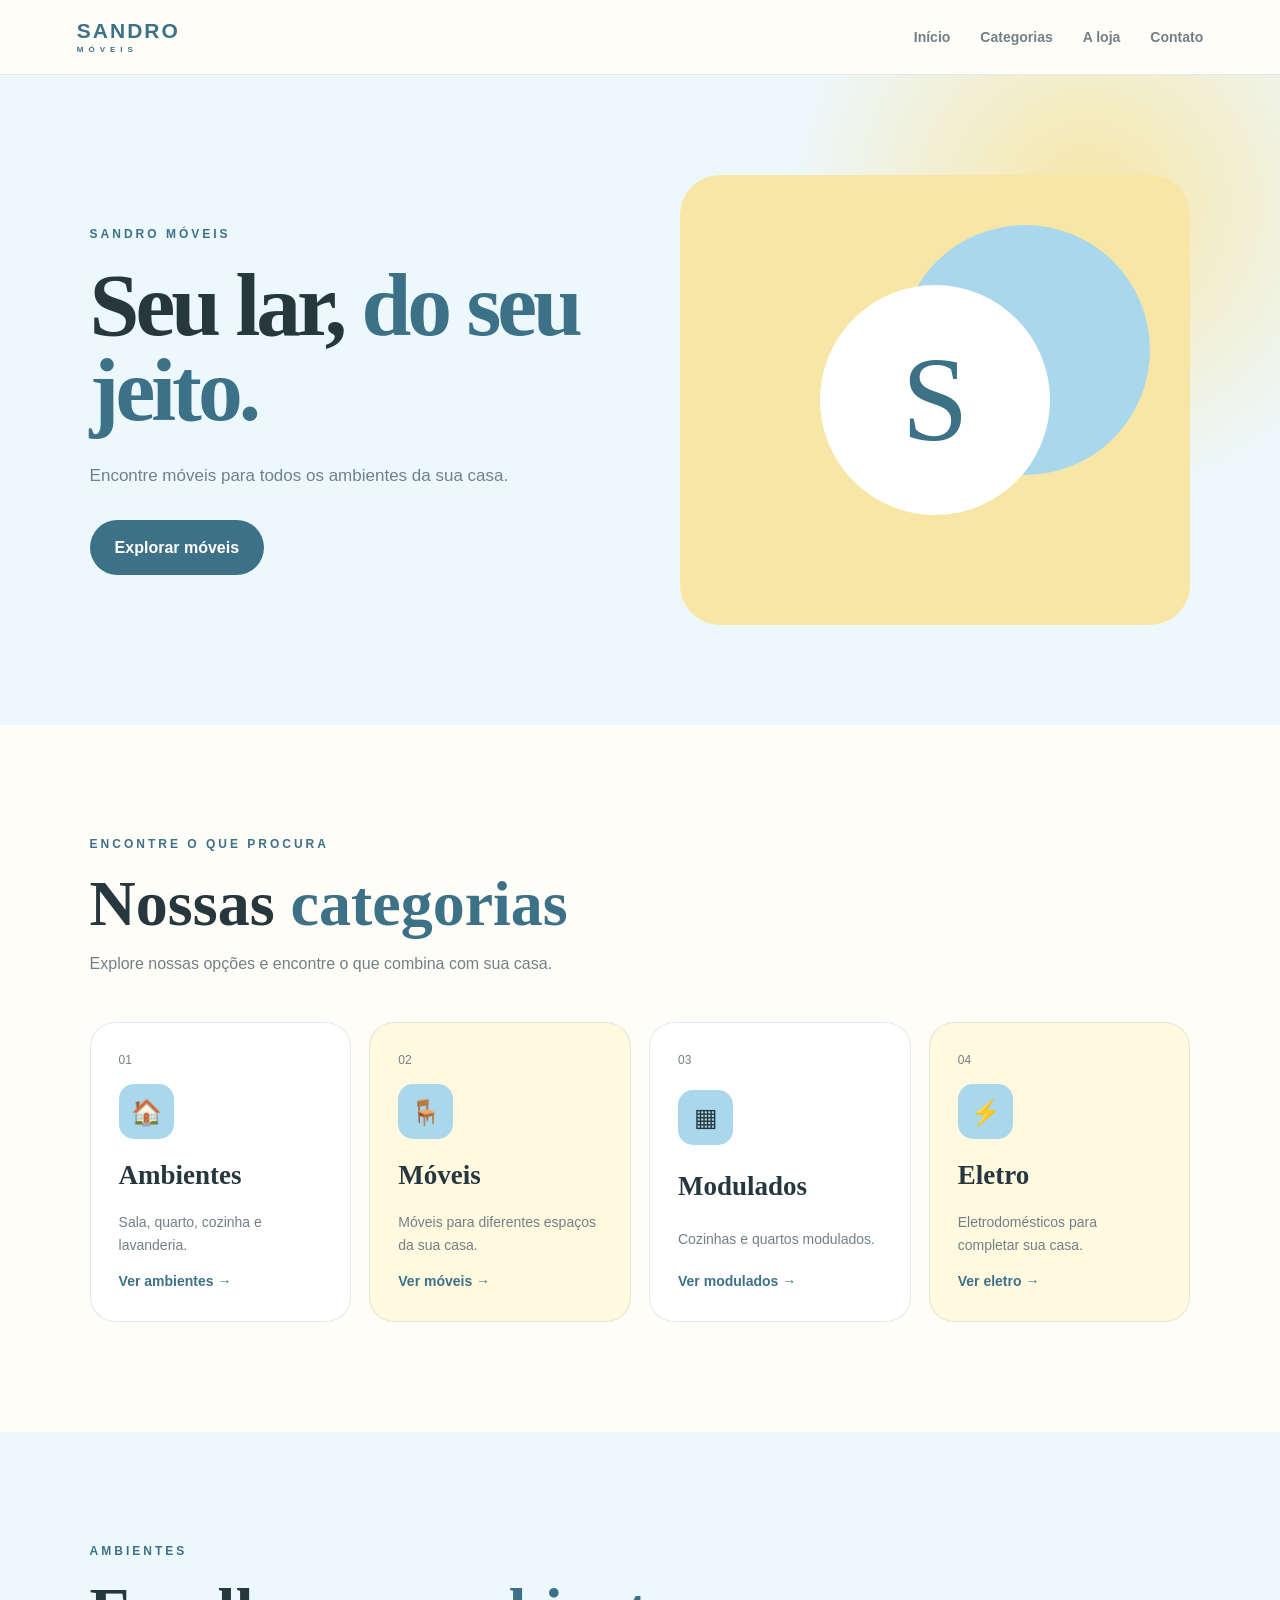
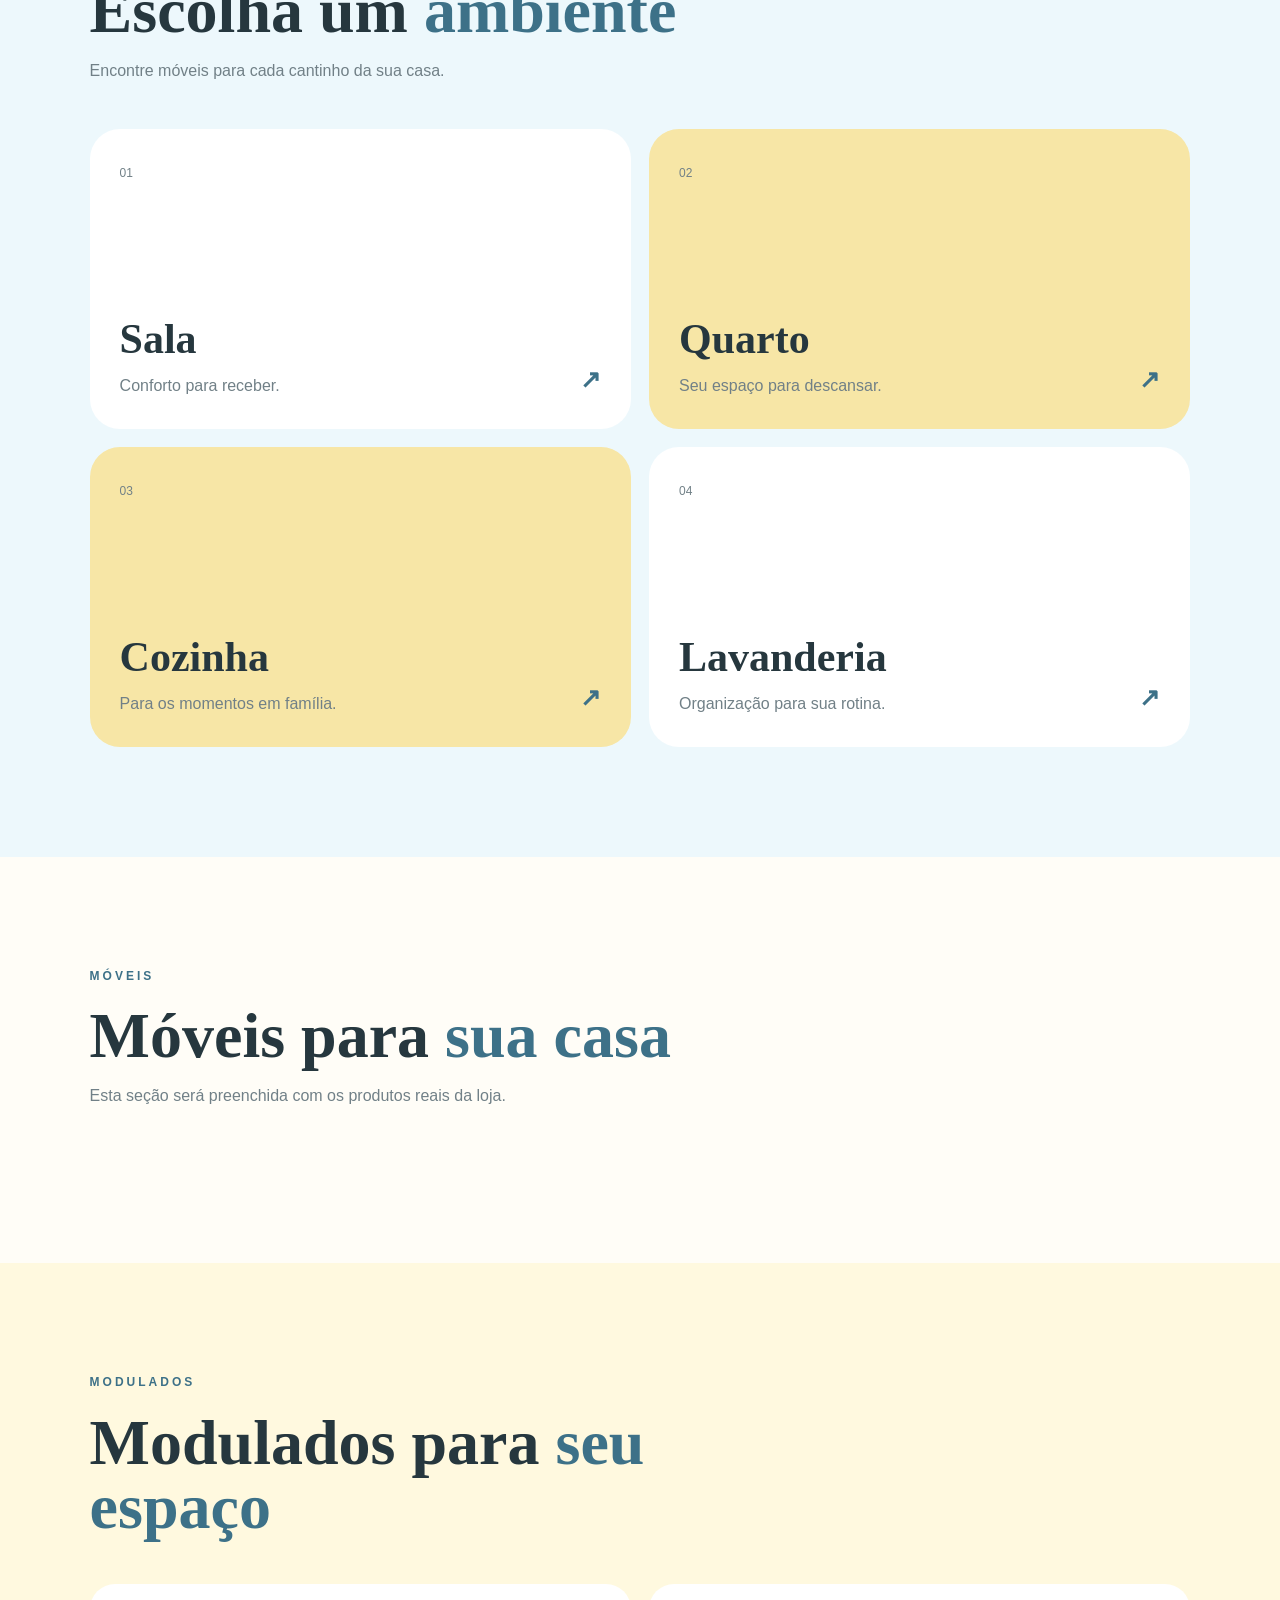
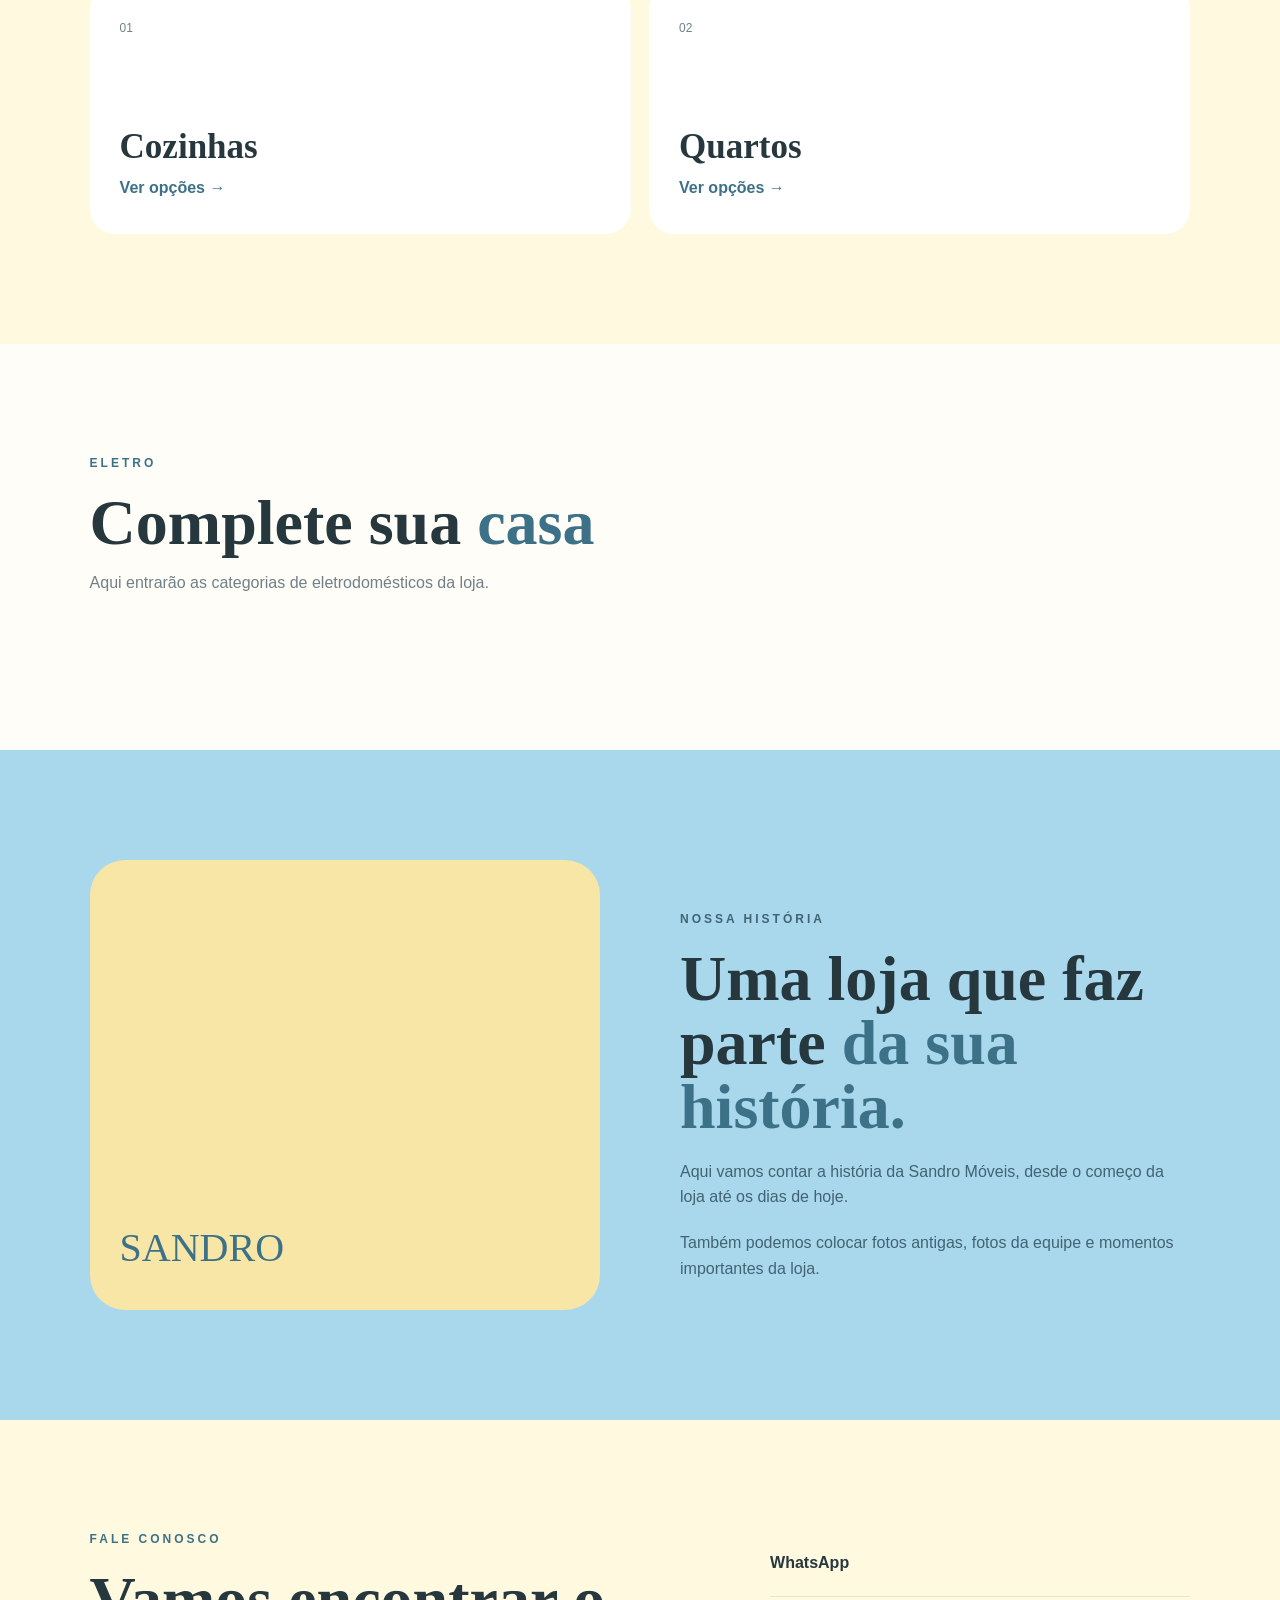
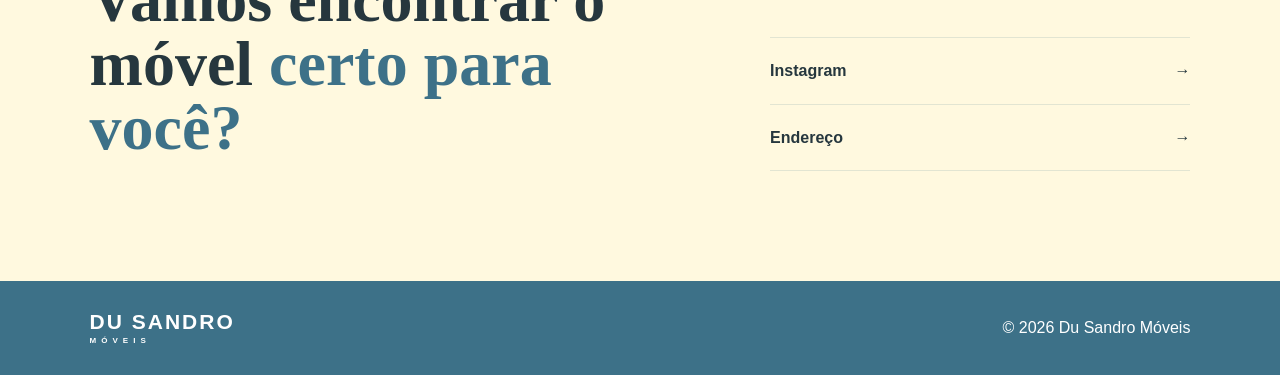
==== commit 97381058: "Update WhatsApp link to new phone number" ====
--- a/index.html
+++ b/index.html
@@ -430,7 +430,7 @@
 
                 <a href="#">
                     <span>WhatsApp</span>
-                    →5543996024590
+                    <a href="https://wa.me/5543999575826" 
                 </a>
 
                 <a href="#">
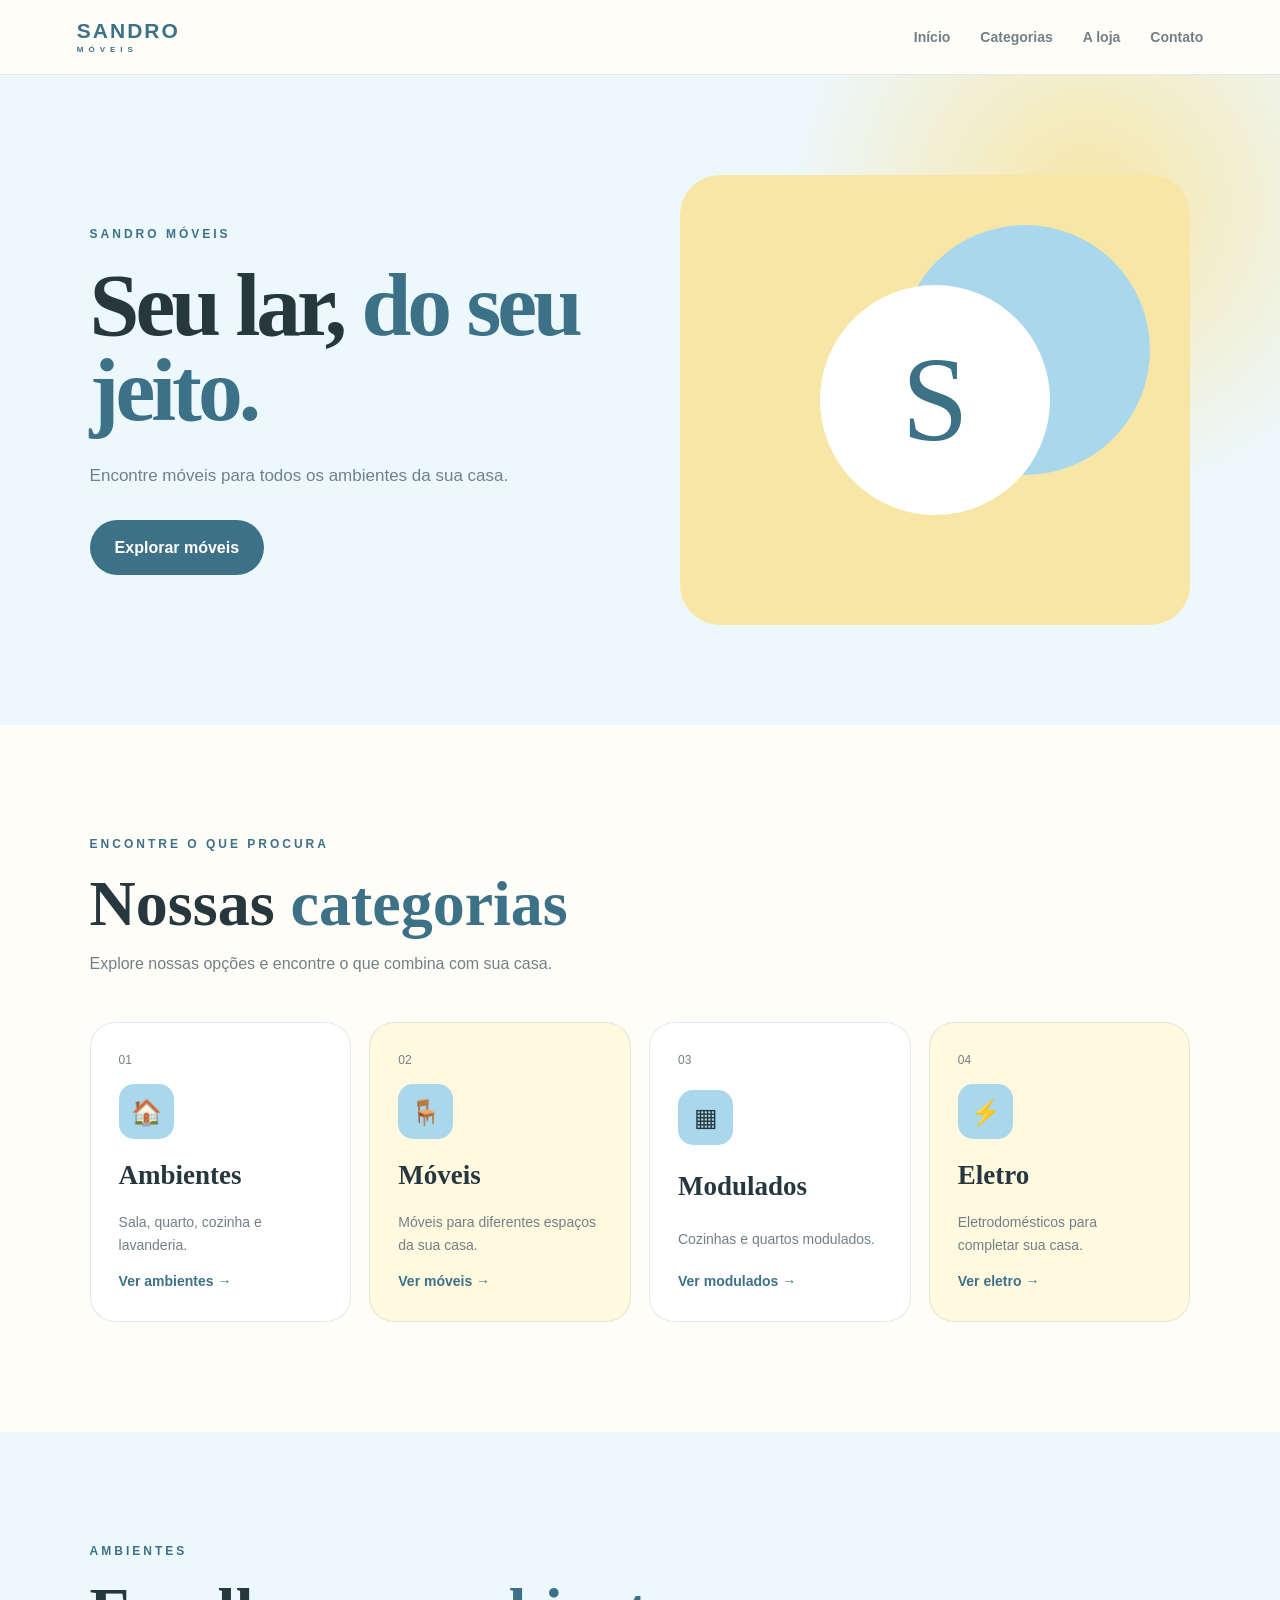
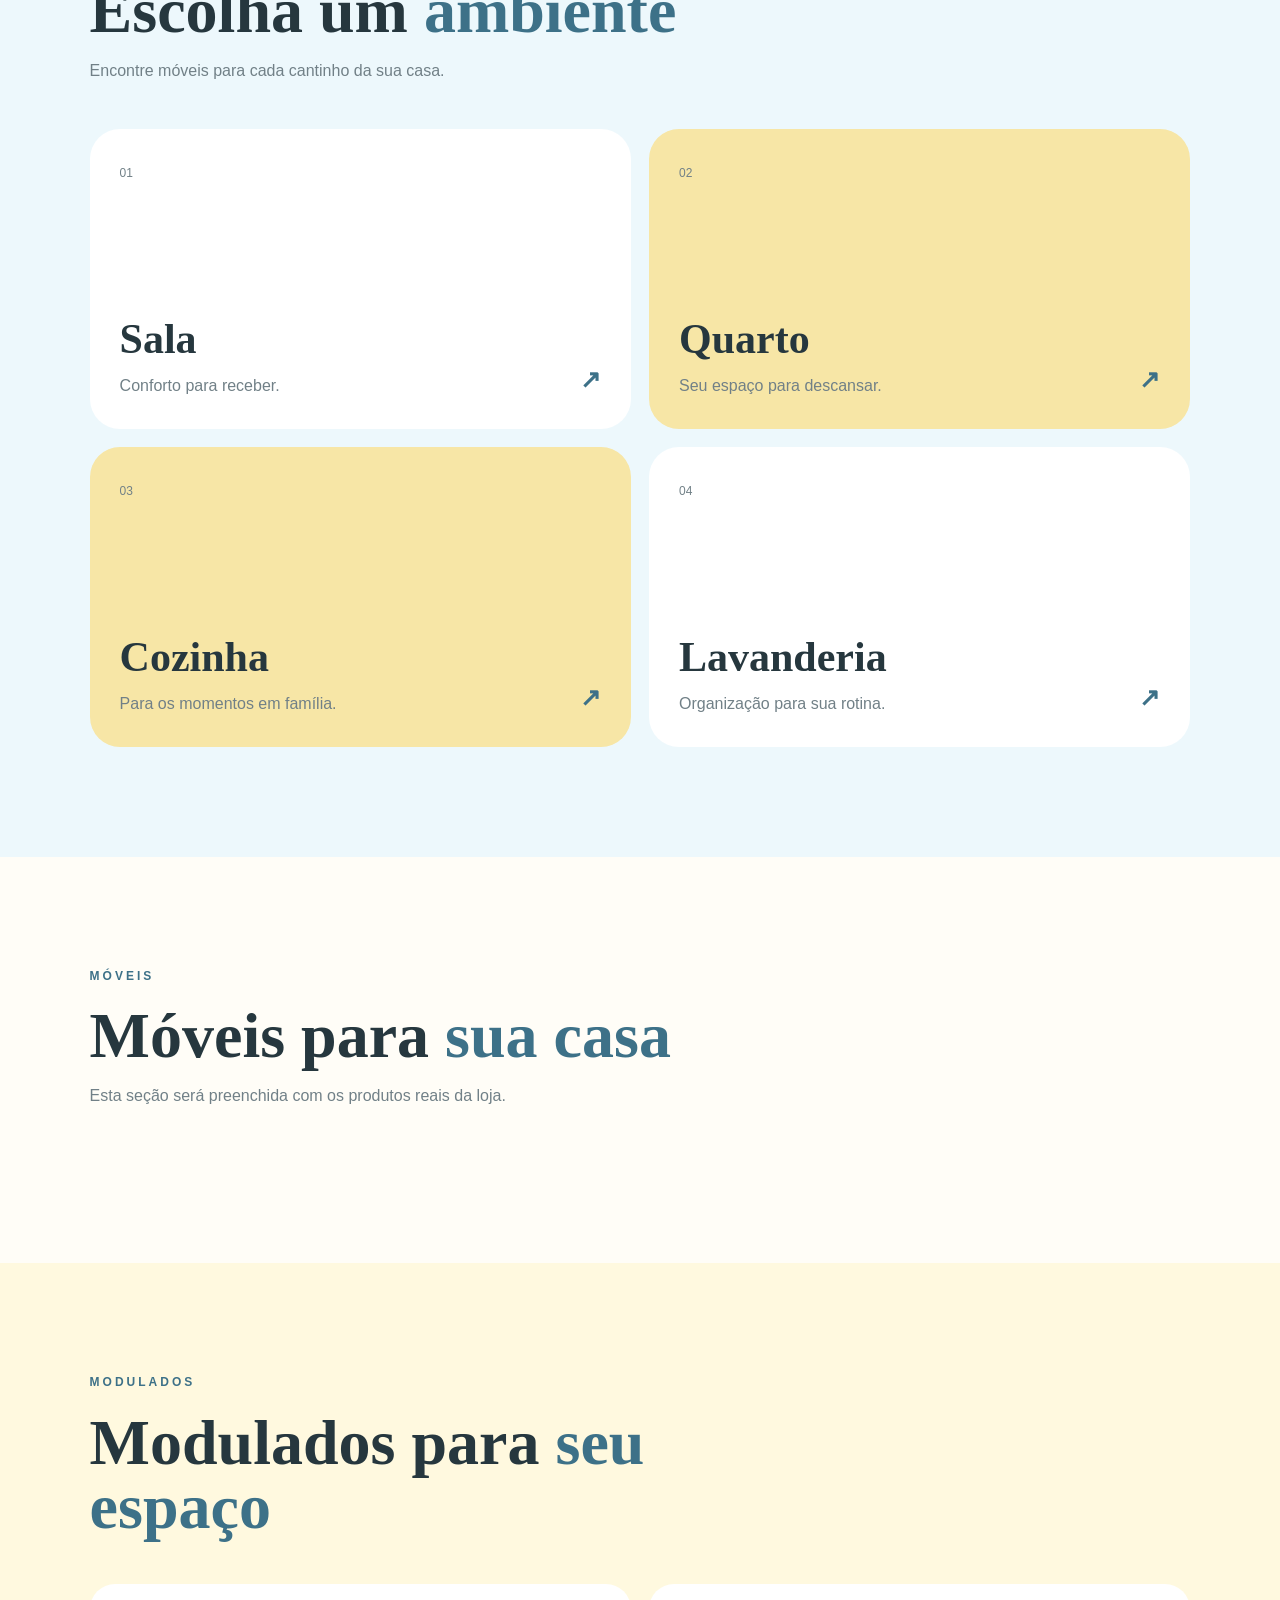
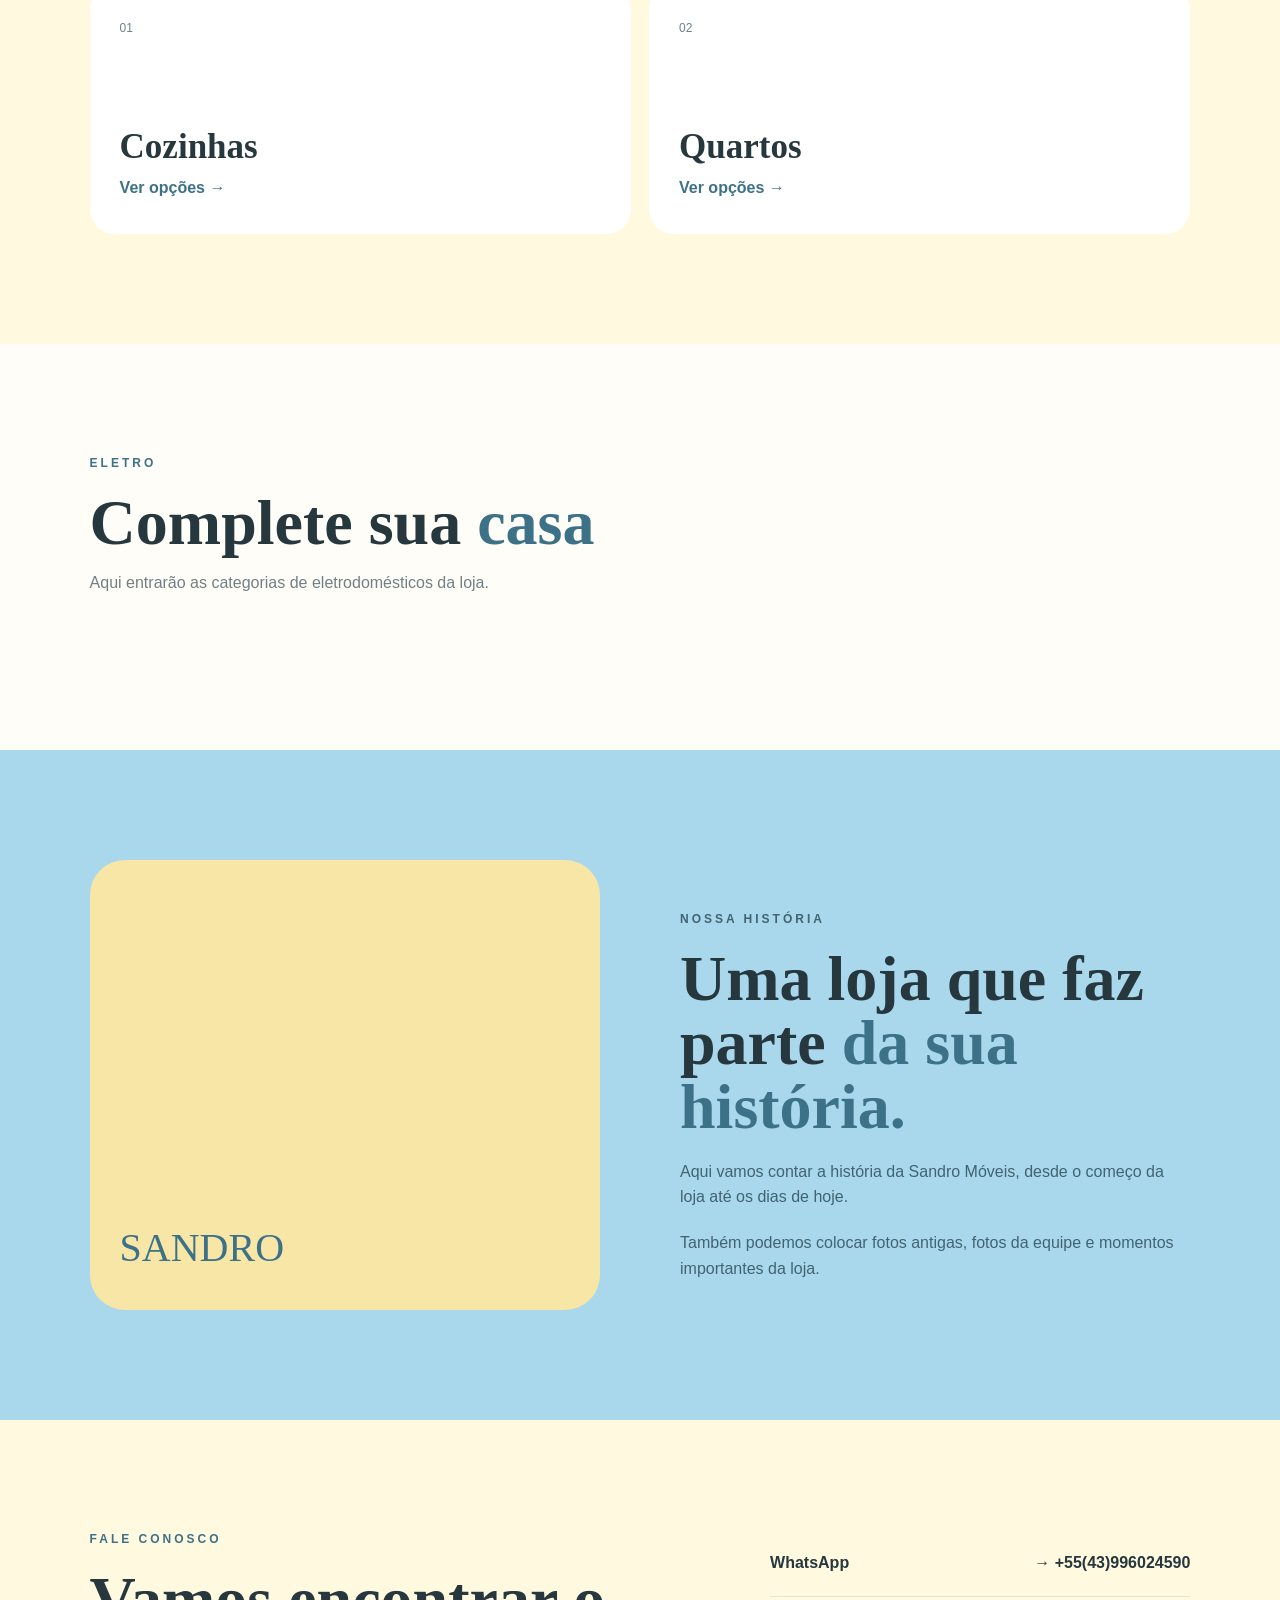
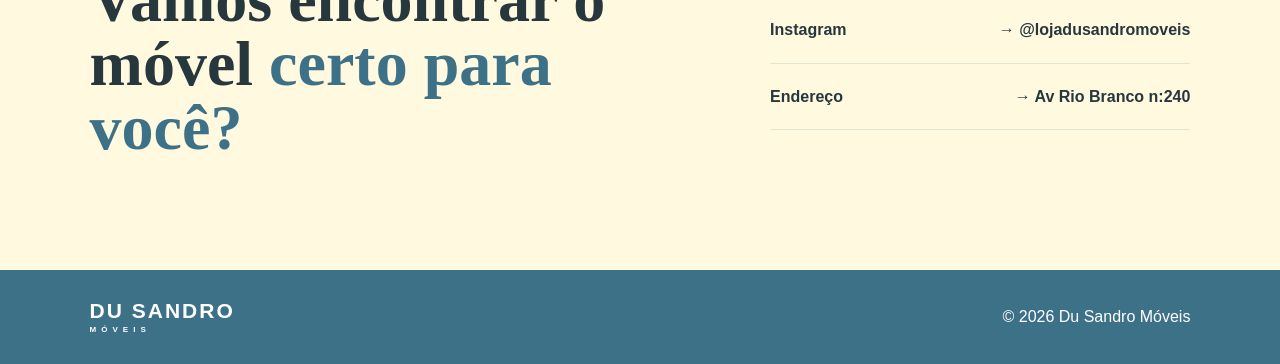
==== commit bc871250: "Update index.html" ====
--- a/index.html
+++ b/index.html
@@ -430,17 +430,17 @@
 
                 <a href="#">
                     <span>WhatsApp</span>
-                    <a href="https://wa.me/5543999575826" 
+                    →  +55(43)996024590
                 </a>
 
                 <a href="#">
                     <span>Instagram</span>
-                    →
+                    → @lojadusandromoveis
                 </a>
 
                 <a href="#">
                     <span>Endereço</span>
-                    →
+                    → Av Rio Branco n:240
                 </a>
 
             </div>
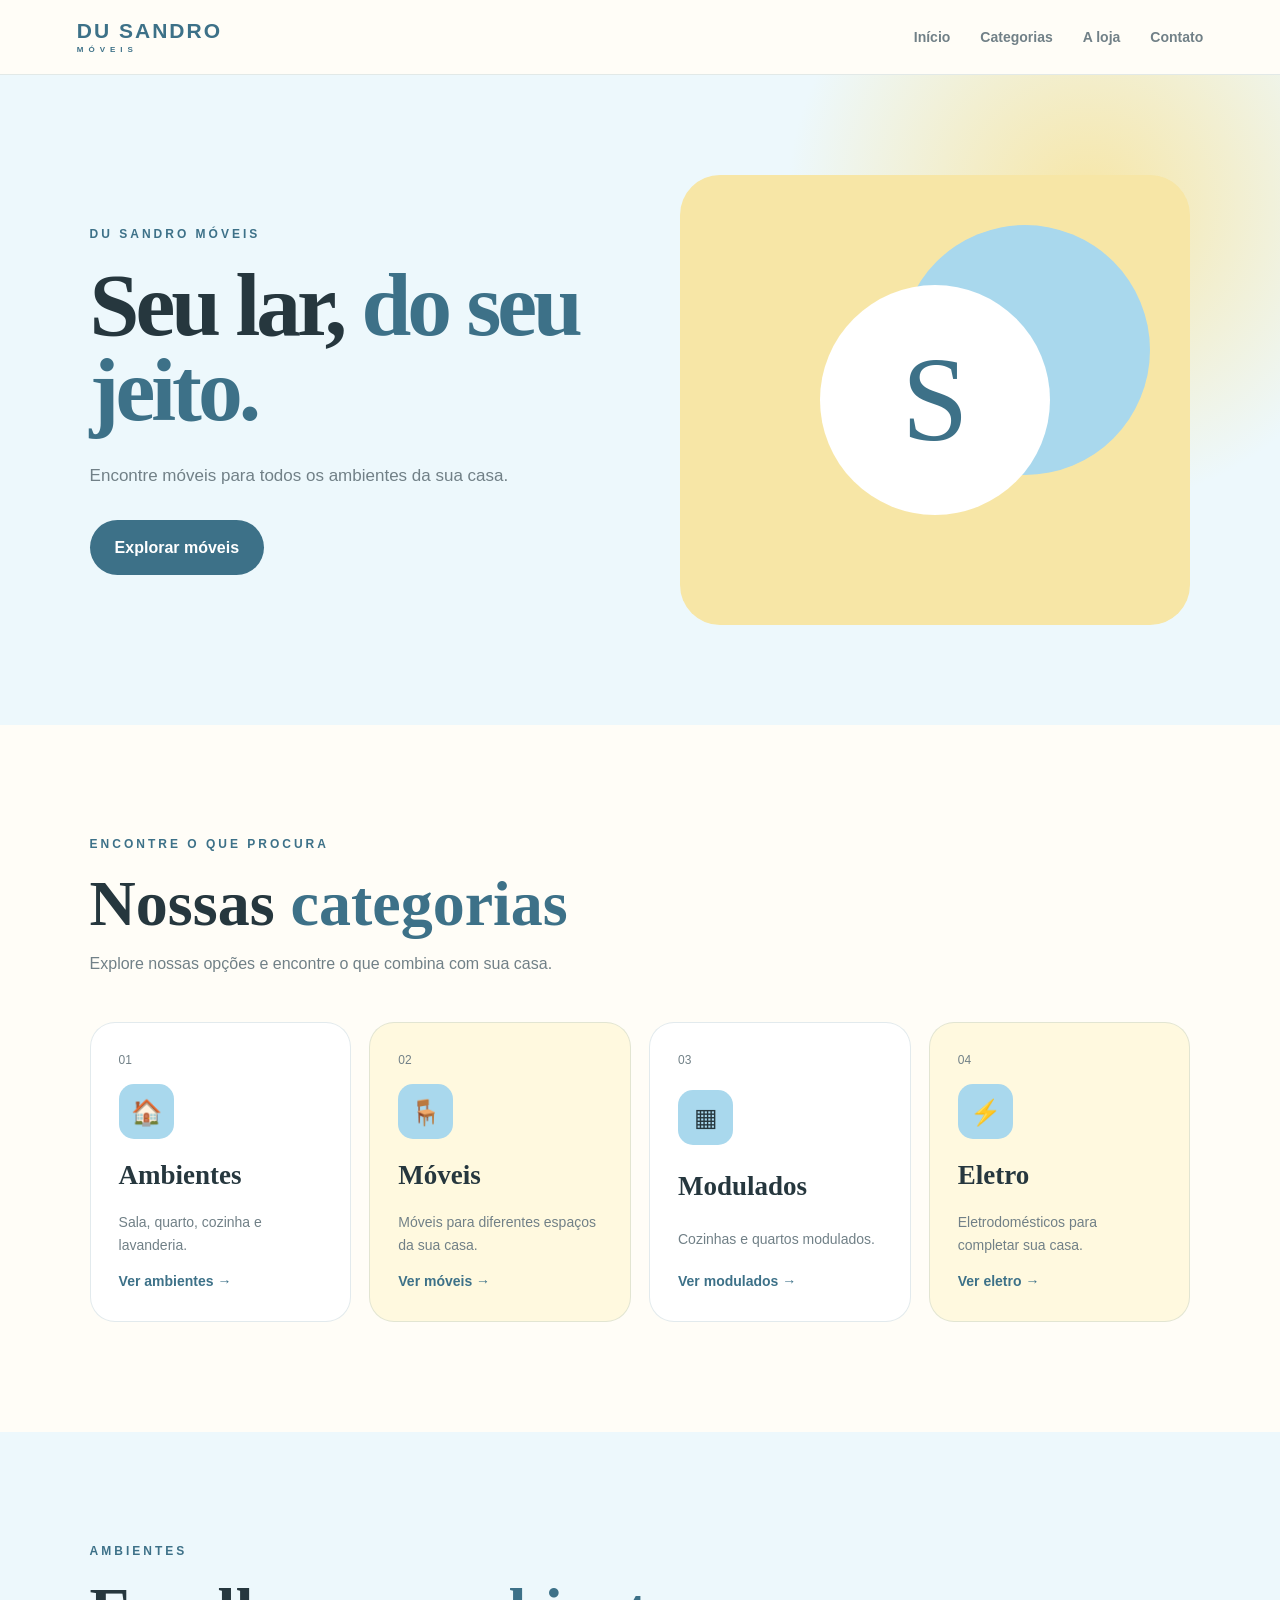
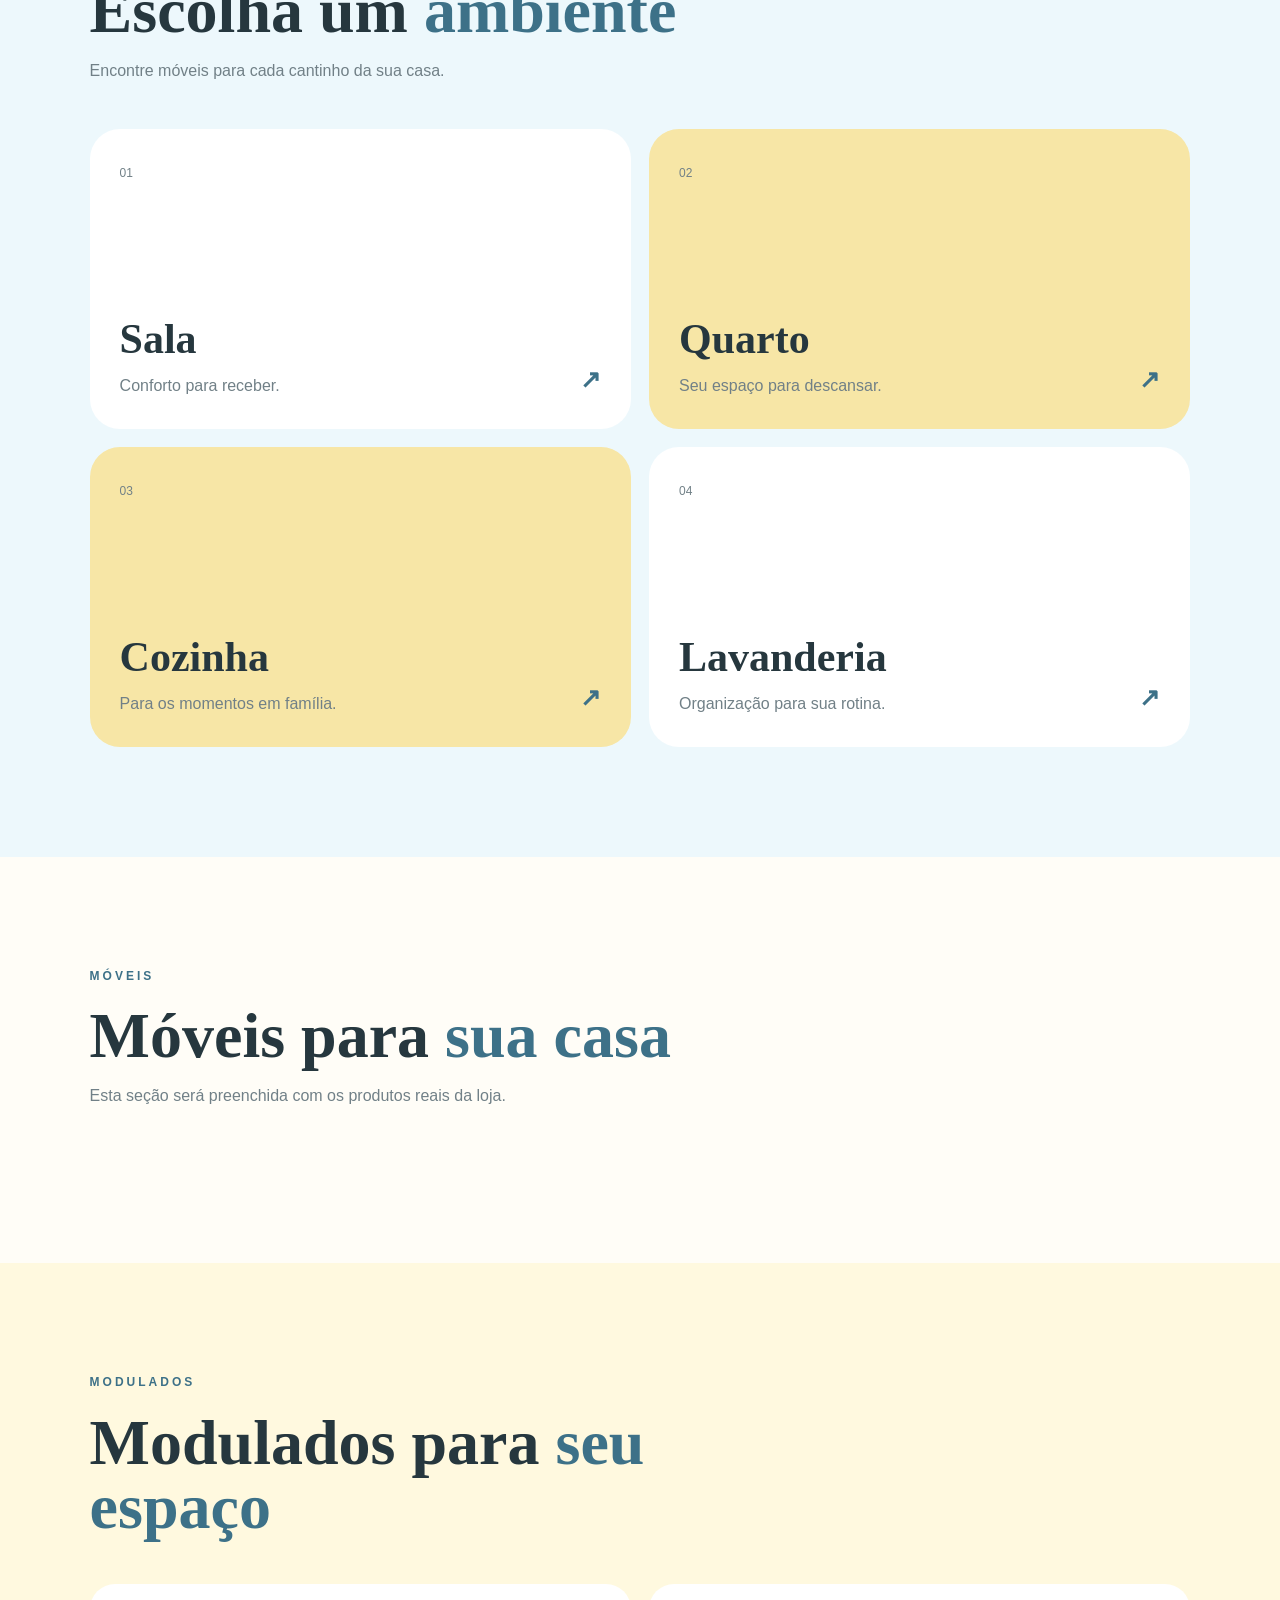
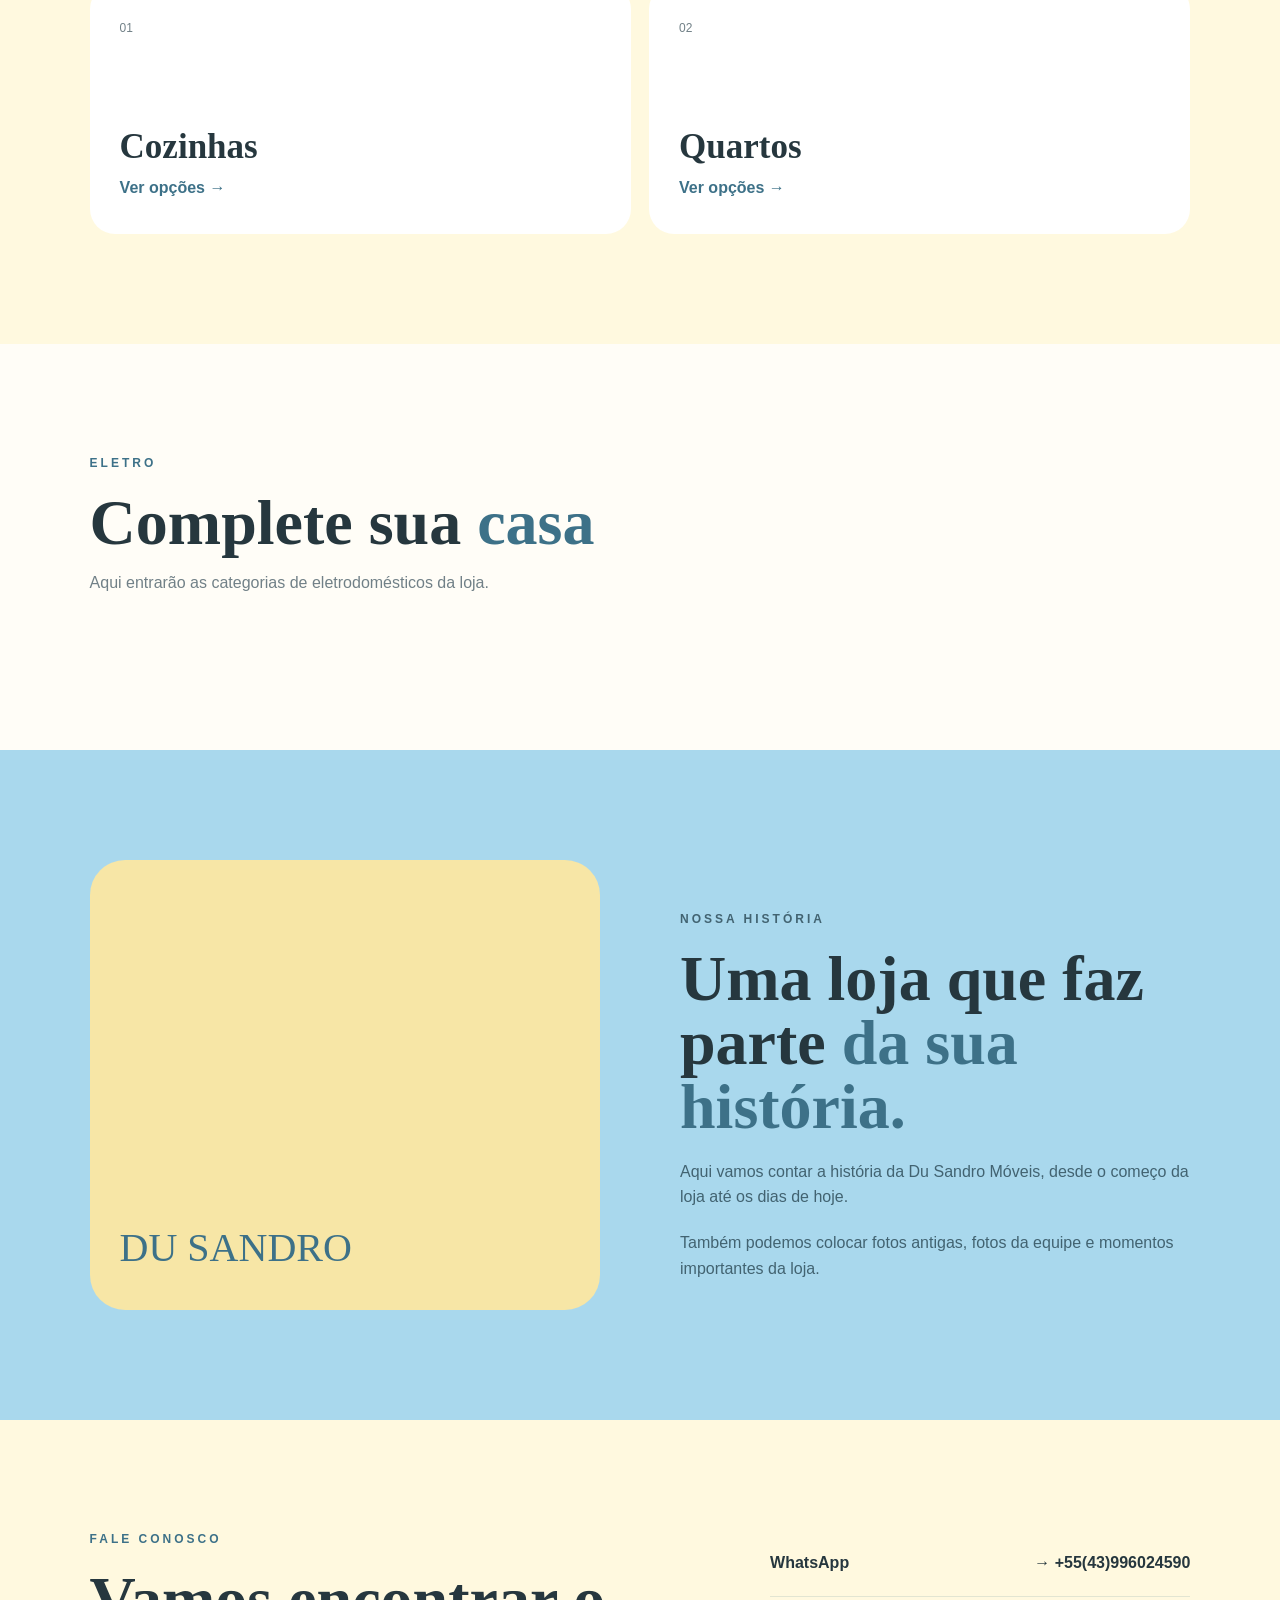
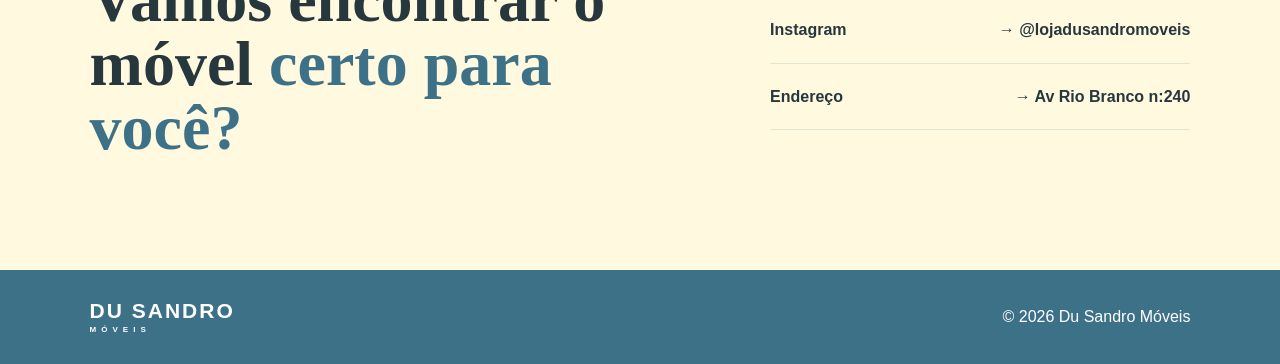
==== commit 50be79b6: "Change 'SANDRO' to 'DU SANDRO' in index.html" ====
--- a/index.html
+++ b/index.html
@@ -17,7 +17,7 @@
     <header class="header">
 
         <div class="logo">
-            <span>SANDRO</span>
+            <span>DU SANDRO</span>
             <small>MÓVEIS</small>
         </div>
 
@@ -38,7 +38,7 @@
 
             <div class="hero-text">
 
-                <p class="mini-title">SANDRO MÓVEIS</p>
+                <p class="mini-title">DU SANDRO MÓVEIS</p>
 
                 <h1>
                     Seu lar,
@@ -375,7 +375,7 @@
 
             <div class="about-image">
 
-                <span>SANDRO</span>
+                <span> DU SANDRO</span>
 
             </div>
 
@@ -393,7 +393,7 @@
 
                 <p>
                     Aqui vamos contar a história da
-                    Sandro Móveis, desde o começo da loja
+                    Du Sandro Móveis, desde o começo da loja
                     até os dias de hoje.
                 </p>
 
